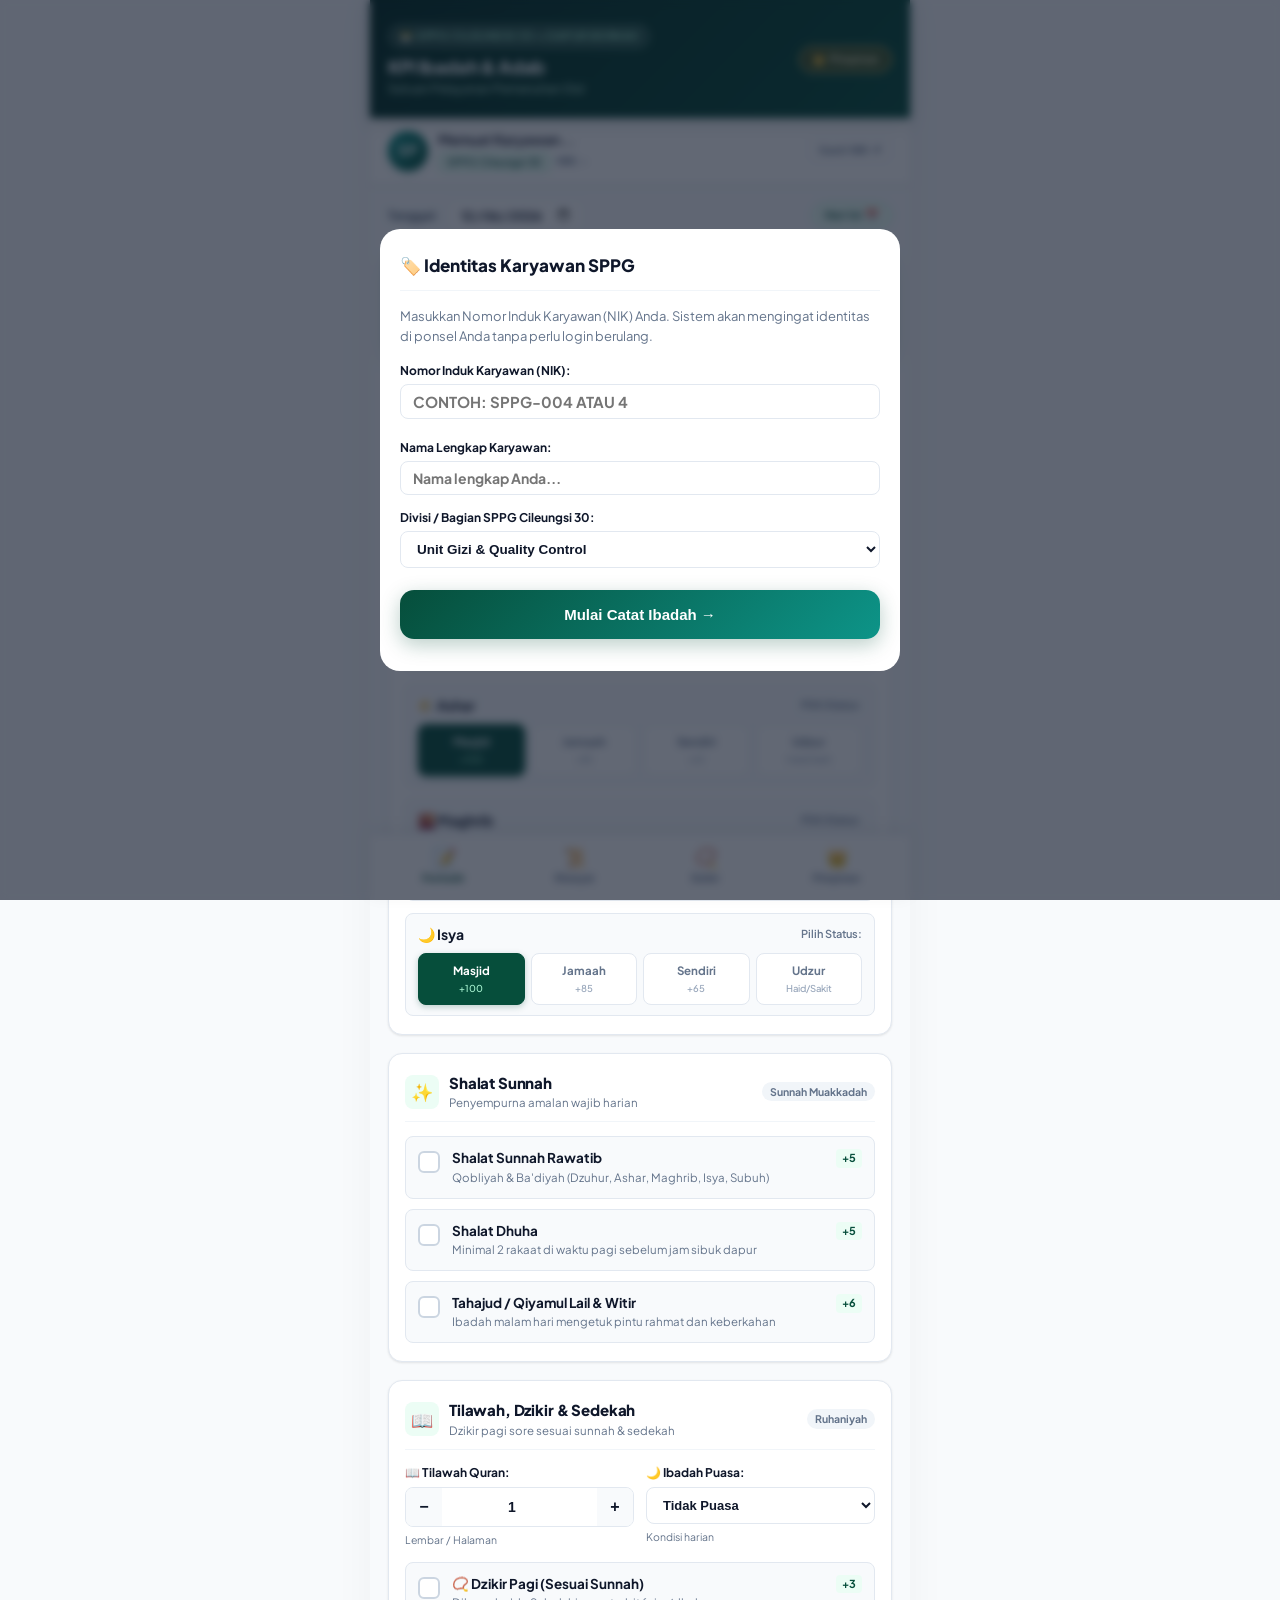
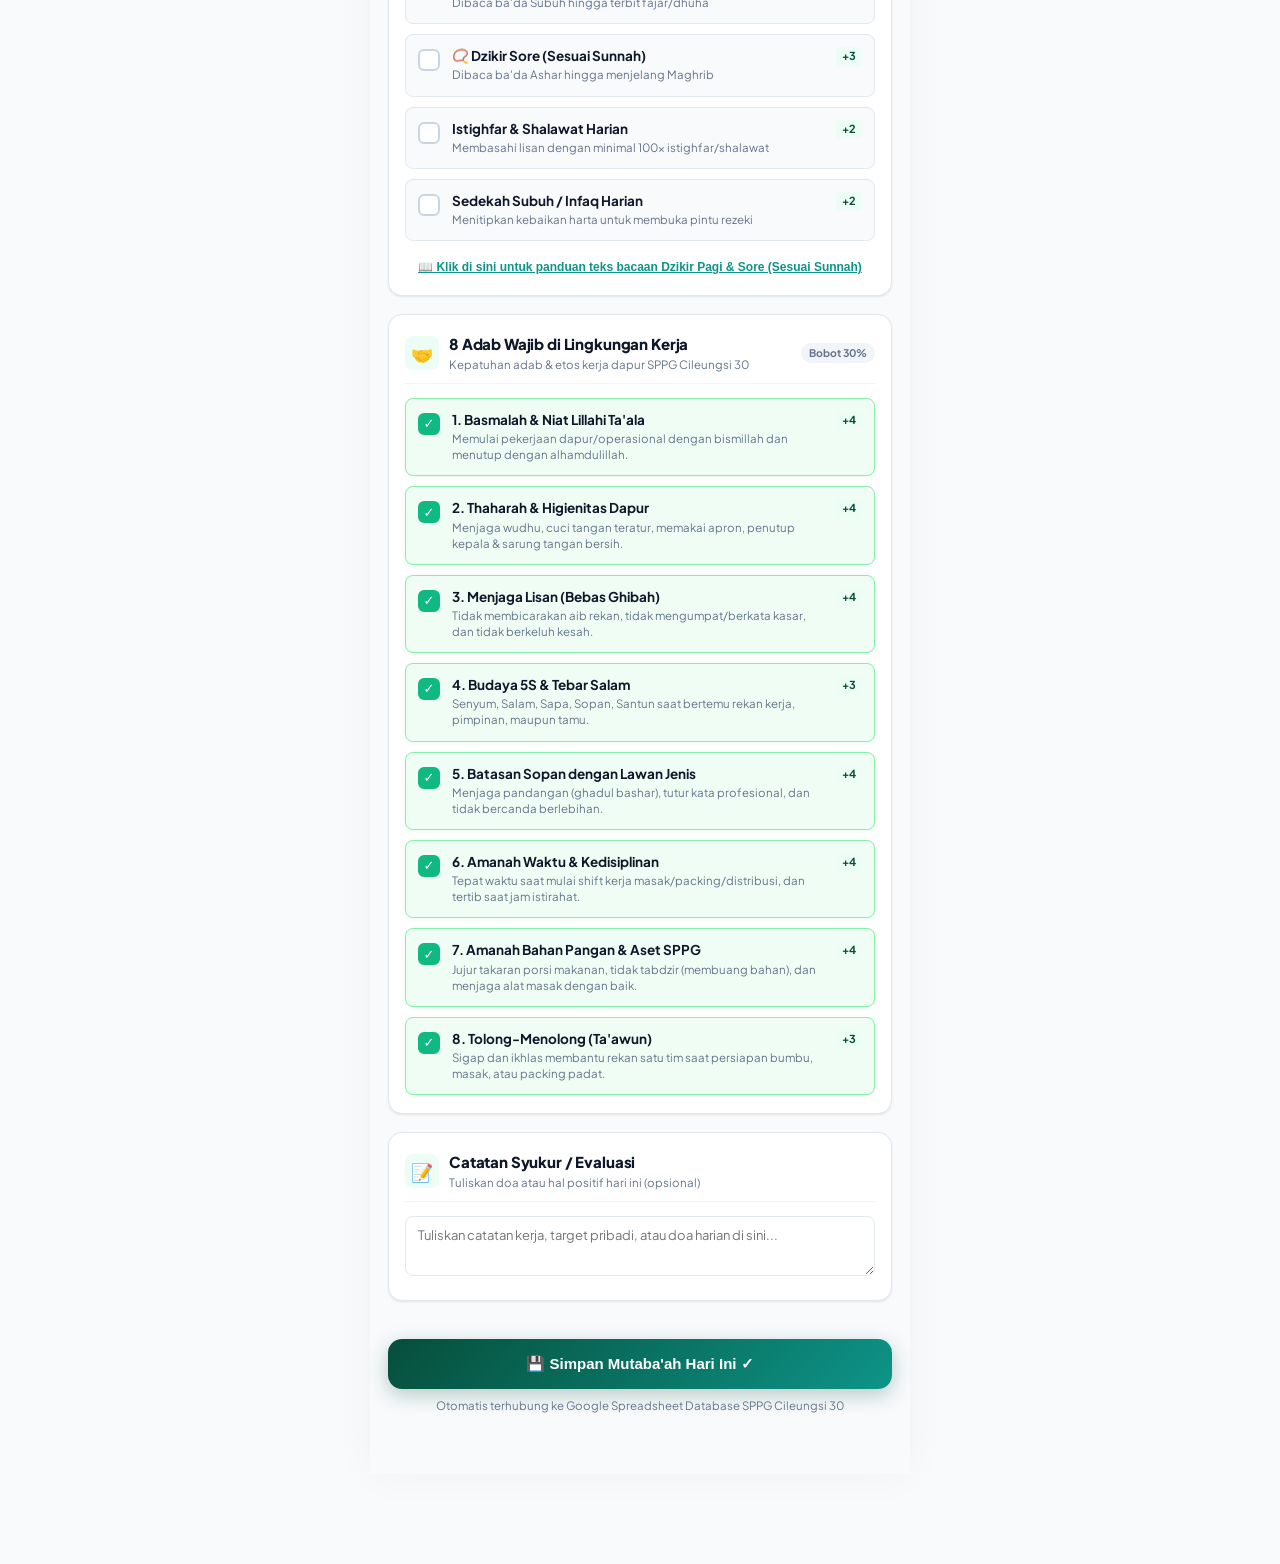
==== index.html @ 06c3f045 "First commit: Web KPI Ibadah & Adab Karyawan SPPG Cileungsi 30" ====
<!DOCTYPE html>
<html lang="id">
<head>
  <meta charset="UTF-8">
  <meta name="viewport" content="width=device-width, initial-scale=1.0, maximum-scale=1.0, user-scalable=no">
  <title>KPI Ibadah & Adab Kerja — SPPG Cileungsi 30</title>
  
  <!-- Meta SEO & PWA -->
  <meta name="description" content="Aplikasi Pencatatan Mutaba'ah KPI Ibadah dan Adab Kerja Harian Karyawan Satuan Pelayanan Pemenuhan Gizi (SPPG) Cileungsi 30.">
  <meta name="theme-color" content="#064E3B">
  
  <!-- Google Fonts: Plus Jakarta Sans & Amiri -->
  <link rel="preconnect" href="https://fonts.googleapis.com">
  <link rel="preconnect" href="https://fonts.gstatic.com" crossorigin>
  <link href="https://fonts.googleapis.com/css2?family=Amiri:ital,wght@0,400;0,700;1,400&family=Plus+Jakarta+Sans:wght@400;500;600;700;800&display=swap" rel="stylesheet">
  
  <!-- Stylesheet -->
  <link rel="stylesheet" href="css/style.css?v=20260914">
</head>
<body>

  <!-- Confetti Celebration Canvas -->
  <canvas id="confettiCanvas"></canvas>

  <div class="app-container">

    <!-- ── 1. HEADER ── -->
    <header class="app-header">
      <div class="header-top">
        <div>
          <div class="brand-badge">🥗 SPPG Cileungsi 30 • Dapur Berkah</div>
          <h1 class="brand-title">KPI Ibadah &amp; Adab</h1>
          <p class="brand-subtitle">Satuan Pelayanan Pemenuhan Gizi</p>
        </div>
        <button type="button" class="btn-owner-portal-shortcut" id="btnOwnerPortalTop" onclick="openOwnerPinModal()">
          <span>👑 Pimpinan</span>
        </button>
      </div>
    </header>

    <!-- ── 2. USER IDENTITY STRIP ── -->
    <div class="user-identity-strip">
      <div class="user-meta-info">
        <div class="user-avatar-circle" id="userAvatarInitial">SP</div>
        <div>
          <div class="user-name-text" id="userNameDisplay">Memuat Karyawan...</div>
          <div style="display:flex;align-items:center;gap:6px;margin-top:2px">
            <span class="user-divisi-badge" id="userDivisiDisplay">SPPG Cileungsi 30</span>
            <span style="font-size:11px;color:#64748B;font-weight:700">NIK: <span id="userNikDisplay">-</span></span>
          </div>
        </div>
      </div>
      <button type="button" class="btn-switch-nik" id="btnSwitchNik" onclick="openNikModal(false)">
        <span>Ganti NIK ↺</span>
      </button>
    </div>

    <!-- ── VIEW 1: FORM INPUT MUTABA'AH HARI INI ── -->
    <main id="viewFormSection">
      
      <!-- Date Selector Bar -->
      <div class="date-selector-bar">
        <div class="date-label-wrapper">
          <label for="inputTanggalKpi" style="font-size:12px;font-weight:700;color:#475569">Tanggal:</label>
          <input type="date" id="inputTanggalKpi" class="date-input-styled">
        </div>
        <button type="button" class="btn-today-pill" id="btnSetToday">Hari Ini 📅</button>
      </div>

      <!-- Score Summary Dial Card -->
      <div class="score-summary-card">
        <div>
          <div class="score-title-sub">Indeks Capaian Hari Ini</div>
          <div class="score-grade-text" id="scoreGradeText">Mumtaz (Istimewa) 🌟</div>
          <div class="score-desc-text" id="scoreDescText">Alhamdulillah! Sangat disiplin dan istiqomah.</div>
        </div>
        <div class="score-circle-wrapper">
          <svg class="score-circle-svg" viewBox="0 0 70 70">
            <circle class="score-circle-bg" cx="35" cy="35" r="30"></circle>
            <circle class="score-circle-progress" id="scoreCircleSvgProgress" cx="35" cy="35" r="30"></circle>
          </svg>
          <div class="score-circle-value" id="scorePercentageValue">100%</div>
        </div>
      </div>

      <!-- Form Content Areas -->
      <div class="form-content-area">

        <!-- SECTION 1: SHALAT FARDHU 5 WAKTU -->
        <section class="section-box">
          <div class="section-header">
            <div class="section-title-group">
              <div class="section-icon-badge">🕌</div>
              <div>
                <h2 class="section-title">Shalat Fardhu 5 Waktu</h2>
                <p class="section-subtitle">Pilih pelaksanaan shalat fardhu Anda</p>
              </div>
            </div>
            <span class="section-badge">Bobot 40%</span>
          </div>

          <div class="shalat-list">
            
            <!-- Subuh -->
            <div class="shalat-row-card">
              <div class="shalat-row-top">
                <span class="shalat-name">🌅 Subuh</span>
                <span class="shalat-status-indicator">Pilih Status:</span>
              </div>
              <div class="segmented-shalat-group" data-waktu="subuh">
                <div class="segment-btn active-masjid" data-val="masjid">
                  <span>Masjid</span>
                  <span class="sub">+100</span>
                </div>
                <div class="segment-btn" data-val="jamaah">
                  <span>Jamaah</span>
                  <span class="sub">+85</span>
                </div>
                <div class="segment-btn" data-val="munfarid">
                  <span>Sendiri</span>
                  <span class="sub">+65</span>
                </div>
                <div class="segment-btn" data-val="udzur">
                  <span>Udzur</span>
                  <span class="sub">Haid/Sakit</span>
                </div>
              </div>
            </div>

            <!-- Dzuhur -->
            <div class="shalat-row-card">
              <div class="shalat-row-top">
                <span class="shalat-name">☀️ Dzuhur</span>
                <span class="shalat-status-indicator">Pilih Status:</span>
              </div>
              <div class="segmented-shalat-group" data-waktu="dzuhur">
                <div class="segment-btn active-masjid" data-val="masjid">
                  <span>Masjid</span>
                  <span class="sub">+100</span>
                </div>
                <div class="segment-btn" data-val="jamaah">
                  <span>Jamaah</span>
                  <span class="sub">+85</span>
                </div>
                <div class="segment-btn" data-val="munfarid">
                  <span>Sendiri</span>
                  <span class="sub">+65</span>
                </div>
                <div class="segment-btn" data-val="udzur">
                  <span>Udzur</span>
                  <span class="sub">Haid/Sakit</span>
                </div>
              </div>
            </div>

            <!-- Ashar -->
            <div class="shalat-row-card">
              <div class="shalat-row-top">
                <span class="shalat-name">🌤️ Ashar</span>
                <span class="shalat-status-indicator">Pilih Status:</span>
              </div>
              <div class="segmented-shalat-group" data-waktu="ashar">
                <div class="segment-btn active-masjid" data-val="masjid">
                  <span>Masjid</span>
                  <span class="sub">+100</span>
                </div>
                <div class="segment-btn" data-val="jamaah">
                  <span>Jamaah</span>
                  <span class="sub">+85</span>
                </div>
                <div class="segment-btn" data-val="munfarid">
                  <span>Sendiri</span>
                  <span class="sub">+65</span>
                </div>
                <div class="segment-btn" data-val="udzur">
                  <span>Udzur</span>
                  <span class="sub">Haid/Sakit</span>
                </div>
              </div>
            </div>

            <!-- Maghrib -->
            <div class="shalat-row-card">
              <div class="shalat-row-top">
                <span class="shalat-name">🌇 Maghrib</span>
                <span class="shalat-status-indicator">Pilih Status:</span>
              </div>
              <div class="segmented-shalat-group" data-waktu="maghrib">
                <div class="segment-btn active-masjid" data-val="masjid">
                  <span>Masjid</span>
                  <span class="sub">+100</span>
                </div>
                <div class="segment-btn" data-val="jamaah">
                  <span>Jamaah</span>
                  <span class="sub">+85</span>
                </div>
                <div class="segment-btn" data-val="munfarid">
                  <span>Sendiri</span>
                  <span class="sub">+65</span>
                </div>
                <div class="segment-btn" data-val="udzur">
                  <span>Udzur</span>
                  <span class="sub">Haid/Sakit</span>
                </div>
              </div>
            </div>

            <!-- Isya -->
            <div class="shalat-row-card">
              <div class="shalat-row-top">
                <span class="shalat-name">🌙 Isya</span>
                <span class="shalat-status-indicator">Pilih Status:</span>
              </div>
              <div class="segmented-shalat-group" data-waktu="isya">
                <div class="segment-btn active-masjid" data-val="masjid">
                  <span>Masjid</span>
                  <span class="sub">+100</span>
                </div>
                <div class="segment-btn" data-val="jamaah">
                  <span>Jamaah</span>
                  <span class="sub">+85</span>
                </div>
                <div class="segment-btn" data-val="munfarid">
                  <span>Sendiri</span>
                  <span class="sub">+65</span>
                </div>
                <div class="segment-btn" data-val="udzur">
                  <span>Udzur</span>
                  <span class="sub">Haid/Sakit</span>
                </div>
              </div>
            </div>

          </div>
        </section>

        <!-- SECTION 2: SHALAT SUNNAH -->
        <section class="section-box">
          <div class="section-header">
            <div class="section-title-group">
              <div class="section-icon-badge">✨</div>
              <div>
                <h2 class="section-title">Shalat Sunnah</h2>
                <p class="section-subtitle">Penyempurna amalan wajib harian</p>
              </div>
            </div>
            <span class="section-badge">Sunnah Muakkadah</span>
          </div>

          <div class="checklist-group">
            <div class="check-item-card sunnah-check-card" data-field="rawatib">
              <div class="custom-checkbox">✓</div>
              <div class="check-item-content">
                <div class="check-item-title">Shalat Sunnah Rawatib</div>
                <div class="check-item-desc">Qobliyah &amp; Ba'diyah (Dzuhur, Ashar, Maghrib, Isya, Subuh)</div>
              </div>
              <span class="check-item-points">+5</span>
            </div>

            <div class="check-item-card sunnah-check-card" data-field="dhuha">
              <div class="custom-checkbox">✓</div>
              <div class="check-item-content">
                <div class="check-item-title">Shalat Dhuha</div>
                <div class="check-item-desc">Minimal 2 rakaat di waktu pagi sebelum jam sibuk dapur</div>
              </div>
              <span class="check-item-points">+5</span>
            </div>

            <div class="check-item-card sunnah-check-card" data-field="tahajud">
              <div class="custom-checkbox">✓</div>
              <div class="check-item-content">
                <div class="check-item-title">Tahajud / Qiyamul Lail &amp; Witir</div>
                <div class="check-item-desc">Ibadah malam hari mengetuk pintu rahmat dan keberkahan</div>
              </div>
              <span class="check-item-points">+6</span>
            </div>
          </div>
        </section>

        <!-- SECTION 3: TILAWAH & DZIKIR SUNNAH -->
        <section class="section-box">
          <div class="section-header">
            <div class="section-title-group">
              <div class="section-icon-badge">📖</div>
              <div>
                <h2 class="section-title">Tilawah, Dzikir &amp; Sedekah</h2>
                <p class="section-subtitle">Dzikir pagi sore sesuai sunnah &amp; sedekah</p>
              </div>
            </div>
            <span class="section-badge">Ruhaniyah</span>
          </div>

          <!-- Tilawah & Puasa Row -->
          <div class="input-row-grid" style="margin-bottom:14px">
            <div class="input-field-block">
              <label class="input-field-label">📖 Tilawah Quran:</label>
              <div class="input-stepper-box">
                <button type="button" class="btn-stepper" id="btnTilawahMinus">−</button>
                <input type="number" id="tilawahValue" class="input-stepper-value" value="1" min="0">
                <button type="button" class="btn-stepper" id="btnTilawahPlus">+</button>
              </div>
              <span class="input-field-desc">Lembar / Halaman</span>
            </div>

            <div class="input-field-block">
              <label class="input-field-label">🌙 Ibadah Puasa:</label>
              <select id="selectPuasa" class="select-styled">
                <option value="Tidak Puasa">Tidak Puasa</option>
                <option value="Sunnah Senin-Kamis">Puasa Senin-Kamis</option>
                <option value="Puasa Daud">Puasa Daud</option>
                <option value="Ayyamul Bidh">Ayyamul Bidh</option>
                <option value="Puasa Wajib">Puasa Wajib (Ramadhan/Qadha)</option>
              </select>
              <span class="input-field-desc">Kondisi harian</span>
            </div>
          </div>

          <div class="checklist-group">
            <!-- Dzikir Pagi -->
            <div class="check-item-card dzikir-check-card" data-field="pagi">
              <div class="custom-checkbox">✓</div>
              <div class="check-item-content">
                <div class="check-item-title">📿 Dzikir Pagi (Sesuai Sunnah)</div>
                <div class="check-item-desc">Dibaca ba'da Subuh hingga terbit fajar/dhuha</div>
              </div>
              <span class="check-item-points">+3</span>
            </div>

            <!-- Dzikir Sore -->
            <div class="check-item-card dzikir-check-card" data-field="sore">
              <div class="custom-checkbox">✓</div>
              <div class="check-item-content">
                <div class="check-item-title">📿 Dzikir Sore (Sesuai Sunnah)</div>
                <div class="check-item-desc">Dibaca ba'da Ashar hingga menjelang Maghrib</div>
              </div>
              <span class="check-item-points">+3</span>
            </div>

            <!-- Istighfar & Shalawat -->
            <div class="check-item-card dzikir-check-card" data-field="istighfar">
              <div class="custom-checkbox">✓</div>
              <div class="check-item-content">
                <div class="check-item-title">Istighfar &amp; Shalawat Harian</div>
                <div class="check-item-desc">Membasahi lisan dengan minimal 100x istighfar/shalawat</div>
              </div>
              <span class="check-item-points">+2</span>
            </div>

            <!-- Infaq Subuh -->
            <div class="check-item-card" id="checkInfaqSubuh">
              <div class="custom-checkbox">✓</div>
              <div class="check-item-content">
                <div class="check-item-title">Sedekah Subuh / Infaq Harian</div>
                <div class="check-item-desc">Menitipkan kebaikan harta untuk membuka pintu rezeki</div>
              </div>
              <span class="check-item-points">+2</span>
            </div>
          </div>

          <div style="margin-top:12px;text-align:center">
            <button type="button" onclick="openDzikirModal()" style="background:none;border:none;color:#0D9488;font-size:12px;font-weight:700;cursor:pointer;text-decoration:underline">
              📖 Klik di sini untuk panduan teks bacaan Dzikir Pagi &amp; Sore (Sesuai Sunnah)
            </button>
          </div>
        </section>

        <!-- SECTION 4: 8 ADAB WAJIB HARIAN DI LINGKUNGAN KERJA SPPG -->
        <section class="section-box">
          <div class="section-header">
            <div class="section-title-group">
              <div class="section-icon-badge">🤝</div>
              <div>
                <h2 class="section-title">8 Adab Wajib di Lingkungan Kerja</h2>
                <p class="section-subtitle">Kepatuhan adab &amp; etos kerja dapur SPPG Cileungsi 30</p>
              </div>
            </div>
            <span class="section-badge">Bobot 30%</span>
          </div>

          <div class="checklist-group">
            
            <!-- Adab 1: Basmalah & Hamdalah -->
            <div class="check-item-card adab-check-card is-checked" data-adab="basmalah">
              <div class="custom-checkbox">✓</div>
              <div class="check-item-content">
                <div class="check-item-title">1. Basmalah &amp; Niat Lillahi Ta'ala</div>
                <div class="check-item-desc">Memulai pekerjaan dapur/operasional dengan bismillah dan menutup dengan alhamdulillah.</div>
              </div>
              <span class="check-item-points">+4</span>
            </div>

            <!-- Adab 2: Thaharah & Higienitas -->
            <div class="check-item-card adab-check-card is-checked" data-adab="higienitas">
              <div class="custom-checkbox">✓</div>
              <div class="check-item-content">
                <div class="check-item-title">2. Thaharah &amp; Higienitas Dapur</div>
                <div class="check-item-desc">Menjaga wudhu, cuci tangan teratur, memakai apron, penutup kepala &amp; sarung tangan bersih.</div>
              </div>
              <span class="check-item-points">+4</span>
            </div>

            <!-- Adab 3: Menjaga Lisan -->
            <div class="check-item-card adab-check-card is-checked" data-adab="lisan">
              <div class="custom-checkbox">✓</div>
              <div class="check-item-content">
                <div class="check-item-title">3. Menjaga Lisan (Bebas Ghibah)</div>
                <div class="check-item-desc">Tidak membicarakan aib rekan, tidak mengumpat/berkata kasar, dan tidak berkeluh kesah.</div>
              </div>
              <span class="check-item-points">+4</span>
            </div>

            <!-- Adab 4: 5S Salam -->
            <div class="check-item-card adab-check-card is-checked" data-adab="salam">
              <div class="custom-checkbox">✓</div>
              <div class="check-item-content">
                <div class="check-item-title">4. Budaya 5S &amp; Tebar Salam</div>
                <div class="check-item-desc">Senyum, Salam, Sapa, Sopan, Santun saat bertemu rekan kerja, pimpinan, maupun tamu.</div>
              </div>
              <span class="check-item-points">+3</span>
            </div>

            <!-- Adab 5: Muamalah Lawan Jenis -->
            <div class="check-item-card adab-check-card is-checked" data-adab="muamalah">
              <div class="custom-checkbox">✓</div>
              <div class="check-item-content">
                <div class="check-item-title">5. Batasan Sopan dengan Lawan Jenis</div>
                <div class="check-item-desc">Menjaga pandangan (ghadul bashar), tutur kata profesional, dan tidak bercanda berlebihan.</div>
              </div>
              <span class="check-item-points">+4</span>
            </div>

            <!-- Adab 6: Amanah Waktu -->
            <div class="check-item-card adab-check-card is-checked" data-adab="waktu">
              <div class="custom-checkbox">✓</div>
              <div class="check-item-content">
                <div class="check-item-title">6. Amanah Waktu &amp; Kedisiplinan</div>
                <div class="check-item-desc">Tepat waktu saat mulai shift kerja masak/packing/distribusi, dan tertib saat jam istirahat.</div>
              </div>
              <span class="check-item-points">+4</span>
            </div>

            <!-- Adab 7: Amanah Bahan & Aset -->
            <div class="check-item-card adab-check-card is-checked" data-adab="aset">
              <div class="custom-checkbox">✓</div>
              <div class="check-item-content">
                <div class="check-item-title">7. Amanah Bahan Pangan &amp; Aset SPPG</div>
                <div class="check-item-desc">Jujur takaran porsi makanan, tidak tabdzir (membuang bahan), dan menjaga alat masak dengan baik.</div>
              </div>
              <span class="check-item-points">+4</span>
            </div>

            <!-- Adab 8: Ta'awun Kerja Tim -->
            <div class="check-item-card adab-check-card is-checked" data-adab="taawun">
              <div class="custom-checkbox">✓</div>
              <div class="check-item-content">
                <div class="check-item-title">8. Tolong-Menolong (Ta'awun)</div>
                <div class="check-item-desc">Sigap dan ikhlas membantu rekan satu tim saat persiapan bumbu, masak, atau packing padat.</div>
              </div>
              <span class="check-item-points">+3</span>
            </div>

          </div>
        </section>

        <!-- SECTION 5: CATATAN HARIAN -->
        <section class="section-box">
          <div class="section-header">
            <div class="section-title-group">
              <div class="section-icon-badge">📝</div>
              <div>
                <h2 class="section-title">Catatan Syukur / Evaluasi</h2>
                <p class="section-subtitle">Tuliskan doa atau hal positif hari ini (opsional)</p>
              </div>
            </div>
          </div>
          <textarea id="inputCatatanHarian" class="textarea-styled" placeholder="Tuliskan catatan kerja, target pribadi, atau doa harian di sini..."></textarea>
        </section>

        <!-- SUBMIT BUTTON ACTION -->
        <div class="submit-action-wrapper">
          <button type="button" class="btn-submit-mutabaah" id="btnSubmitMutabaah">
            <span>💾 Simpan Mutaba'ah Hari Ini ✓</span>
          </button>
          <div style="text-align:center;font-size:11.5px;color:#64748B;margin-top:8px">
            Otomatis terhubung ke Google Spreadsheet Database SPPG Cileungsi 30
          </div>
        </div>

      </div>
    </main>

    <!-- ── VIEW 2: RIWAYAT MUTABA'AH SAYA ── -->
    <section id="viewHistorySection" style="display:none;padding:18px 18px 40px">
      <div style="display:flex;align-items:center;justify-content:space-between;margin-bottom:16px">
        <div>
          <h2 style="font-size:18px;font-weight:800;color:#0F172A">📜 Riwayat Mutaba'ah Saya</h2>
          <p style="font-size:12px;color:#64748B">Catatan kepatuhan ibadah &amp; adab 30 hari terakhir</p>
        </div>
      </div>
      <div id="historyItemsContainer">
        <!-- Riwayat dimuat lewat JavaScript -->
      </div>
    </section>

    <!-- ── BOTTOM NAVIGATION BAR ── -->
    <nav class="bottom-nav-bar">
      <button type="button" class="nav-tab-btn active" data-tab="form">
        <span class="nav-icon">📝</span>
        <span>Formulir</span>
      </button>
      <button type="button" class="nav-tab-btn" data-tab="riwayat">
        <span class="nav-icon">📜</span>
        <span>Riwayat</span>
      </button>
      <button type="button" class="nav-tab-btn" data-tab="dzikir-sunnah">
        <span class="nav-icon">📿</span>
        <span>Dzikir</span>
      </button>
      <button type="button" class="nav-tab-btn" data-tab="portal-pimpinan">
        <span class="nav-icon">👑</span>
        <span>Pimpinan</span>
      </button>
    </nav>

  </div> <!-- End .app-container -->

  <!-- ── MODAL 1: SETUP NIK KARYAWAN ── -->
  <div class="modal-overlay" id="nikSetupModal">
    <div class="modal-card">
      <div class="modal-header">
        <div class="modal-title">
          <span>🏷️ Identitas Karyawan SPPG</span>
        </div>
        <button type="button" class="btn-close-modal" id="btnCloseNikModal" onclick="closeNikModal()">✕</button>
      </div>
      <p style="font-size:13px;color:#64748B;margin-bottom:16px">
        Masukkan Nomor Induk Karyawan (NIK) Anda. Sistem akan mengingat identitas di ponsel Anda tanpa perlu login berulang.
      </p>
      <div style="display:grid;gap:14px">
        <div>
          <label style="display:block;font-size:12px;font-weight:700;color:#0F172A;margin-bottom:4px">Nomor Induk Karyawan (NIK):</label>
          <input type="text" id="modalNikInput" placeholder="Contoh: SPPG-004 atau 4" class="date-input-styled" style="width:100%;font-size:15px;text-transform:uppercase" autofocus>
          <div id="modalLookupStatus" style="margin-top:6px;font-size:12px"></div>
        </div>

        <div>
          <label style="display:block;font-size:12px;font-weight:700;color:#0F172A;margin-bottom:4px">Nama Lengkap Karyawan:</label>
          <input type="text" id="modalNamaInput" placeholder="Nama lengkap Anda..." class="date-input-styled" style="width:100%;font-size:14px">
        </div>

        <div>
          <label style="display:block;font-size:12px;font-weight:700;color:#0F172A;margin-bottom:4px">Divisi / Bagian SPPG Cileungsi 30:</label>
          <select id="modalDivisiSelect" class="select-styled" style="font-size:13.5px"></select>
        </div>

        <button type="button" id="btnSaveNikModal" class="btn-submit-mutabaah" style="margin-top:8px">
          <span>Mulai Catat Ibadah →</span>
        </button>
      </div>
    </div>
  </div>

  <!-- ── MODAL 2: PIN GATE OWNER / PIMPINAN ── -->
  <div class="modal-overlay" id="ownerPinModal">
    <div class="modal-card">
      <div class="modal-header">
        <div class="modal-title">
          <span>👑 Akses Portal Pimpinan &amp; Owner</span>
        </div>
        <button type="button" class="btn-close-modal" onclick="closeOwnerPinModal()">✕</button>
      </div>
      <p style="font-size:13px;color:#64748B;margin-bottom:16px">
        Masukkan PIN Keamanan Owner / Pimpinan untuk mengakses rekapitulasi KPI dan ekspor laporan Excel.
      </p>
      <div style="display:grid;gap:14px">
        <div>
          <label style="display:block;font-size:12px;font-weight:700;color:#0F172A;margin-bottom:4px">PIN Rahasia Pimpinan:</label>
          <input type="password" id="inputOwnerPin" maxlength="8" placeholder="Masukkan 4-6 digit PIN..." class="date-input-styled" style="width:100%;font-size:18px;text-align:center;letter-spacing:0.3em" onkeydown="if(event.key==='Enter') verifyOwnerPin()">
          <span style="font-size:11px;color:#94A3B8;display:block;margin-top:4px">PIN default awal: 8899 atau 2026</span>
        </div>
        <button type="button" onclick="verifyOwnerPin()" class="btn-submit-mutabaah" style="background:linear-gradient(135deg,#D97706,#B45309)">
          <span>Buka Dashboard Pimpinan 🔑</span>
        </button>
      </div>
    </div>
  </div>

  <!-- ── MODAL 3: PANDUAN DZIKIR PAGI & SORE (SESUAI SUNNAH) ── -->
  <div class="modal-overlay" id="dzikirSunnahModal">
    <div class="modal-card" style="max-width:540px">
      <div class="modal-header">
        <div class="modal-title">
          <span>📿 Dzikir Pagi &amp; Sore (Sesuai Sunnah)</span>
        </div>
        <button type="button" class="btn-close-modal" onclick="closeDzikirModal()">✕</button>
      </div>
      <div style="font-size:13px;color:#334155;line-height:1.6;display:grid;gap:14px">
        <div style="background:#ECFDF5;border:1px solid #A7F3D0;border-radius:10px;padding:12px">
          <strong style="color:#064E3B;display:block;margin-bottom:4px">📖 Adab Dzikir:</strong>
          Bacalah dengan penuh penghayatan, thuma'ninah, dan lisan yang basah dengan dzikir kepada Allah Ta'ala.
        </div>

        <!-- Ayat Kursi -->
        <div style="border-bottom:1px solid #E2E8F0;padding-bottom:10px">
          <div style="font-weight:800;color:#064E3B">1. Membaca Ayat Kursi (1x)</div>
          <p style="font-family:'Amiri',serif;font-size:18px;line-height:1.8;direction:rtl;text-align:right;color:#0F172A;margin:6px 0">
            اللَّهُ لَا إِلَٰهَ إِلَّا هُوَ الْحَيُّ الْقَيُّومُ ۚ لَا تَأْخُذُهُ سِنَةٌ وَلَا نَوْمٌ...
          </p>
          <div style="font-size:11.5px;color:#64748B">Keutamaan: Siapa yang membacanya di pagi hari akan dilindungi dari godaan setan hingga sore hari (HR. Hakim).</div>
        </div>

        <!-- Surat Al-Ikhlas, Al-Falaq, An-Nas -->
        <div style="border-bottom:1px solid #E2E8F0;padding-bottom:10px">
          <div style="font-weight:800;color:#064E3B">2. Mu'awwidzatain (Al-Ikhlas, Al-Falaq, An-Nas) (Masing-masing 3x)</div>
          <div style="font-size:11.5px;color:#64748B">Keutamaan: Menjadi pelindung dari segala keburukan dan marabahaya (HR. Abu Dawud &amp; Tirmidzi).</div>
        </div>

        <!-- Sayyidul Istighfar -->
        <div style="border-bottom:1px solid #E2E8F0;padding-bottom:10px">
          <div style="font-weight:800;color:#064E3B">3. Sayyidul Istighfar (1x)</div>
          <p style="font-family:'Amiri',serif;font-size:17px;line-height:1.8;direction:rtl;text-align:right;color:#0F172A;margin:6px 0">
            اللَّهُمَّ أَنْتَ رَبِّي لَا إِلَهَ إِلَّا أَنْتَ، خَلَقْتَنِي وَأَنَا عَبْدُكَ، وَأَنَا عَلَى عَهْدِكَ وَوَعْدِكَ مَا اسْتَطَعْتُ، أَعُوذُ بِكَ مِنْ شَرِّ مَا صَنَعْتُ، أَبُوءُ لَكَ بِنِعْمَتِكَ عَلَيَّ، وَأَبُوءُ بِذَنْبِي فَاغْفِرْ لِي فَإِنَّهُ لَا يَغْفِرُ الذُّنُوبَ إِلَّا أَنْتَ
          </p>
          <div style="font-size:11.5px;color:#64748B">Keutamaan: Barang siapa membacanya dengan yakin di pagi/sore hari lalu meninggal, ia termasuk penghuni surga (HR. Bukhari).</div>
        </div>

        <!-- Bismillahilladzi la yadhurru -->
        <div>
          <div style="font-weight:800;color:#064E3B">4. Perlindungan dari Marabahaya (3x)</div>
          <p style="font-family:'Amiri',serif;font-size:17px;line-height:1.8;direction:rtl;text-align:right;color:#0F172A;margin:6px 0">
            بِسْمِ اللَّهِ الَّذِي لَا يَضُرُّ مَعَ اسْمِهِ شَيْءٌ فِي الْأَرْضِ وَلَا فِي السَّمَاءِ وَهُوَ السَّمِيعُ الْعَلِيمُ
          </p>
          <div style="font-size:11.5px;color:#64748B">Keutamaan: Tidak akan ada mudharat/bahaya apa pun yang dapat mencelakainya (HR. Abu Dawud).</div>
        </div>
      </div>
      <div style="margin-top:18px">
        <button type="button" class="btn-submit-mutabaah" onclick="closeDzikirModal()">
          <span>Tutup Bacaan ✓</span>
        </button>
      </div>
    </div>
  </div>

  <!-- Scripts -->
  <script src="js/roster-karyawan.js?v=20260914"></script>
  <script src="js/cloud-sync.js?v=20260914"></script>
  <script src="js/app.js?v=20260914"></script>
</body>
</html>
---- css/style.css ----
/* ═══════════════════════════════════════════════════════════════════════════
   KPI IBADAH & ADAB KERJA — SPPG CILEUNGSI 30
   Mobile-First Modern Islamic Stylesheet
   ═══════════════════════════════════════════════════════════════════════════ */

:root {
  --primary: #064E3B;
  --primary-dark: #022C22;
  --primary-light: #0D9488;
  --primary-subtle: #ECFDF5;
  --primary-border: #A7F3D0;
  
  --accent-gold: #D97706;
  --accent-gold-light: #FDE68A;
  --accent-gold-subtle: #FFFBEB;

  --bg: #F8FAFC;
  --surface: #FFFFFF;
  --surface-raised: #FFFFFF;
  --border: #E2E8F0;
  --border-focus: #10B981;

  --text-main: #0F172A;
  --text-muted: #64748B;
  --text-light: #94A3B8;
  --text-inverse: #FFFFFF;

  --success: #10B981;
  --warning: #F59E0B;
  --danger: #EF4444;

  --radius-sm: 8px;
  --radius-md: 14px;
  --radius-lg: 20px;
  --radius-full: 9999px;

  --shadow-sm: 0 1px 3px rgba(0,0,0,0.06), 0 1px 2px rgba(0,0,0,0.04);
  --shadow-md: 0 4px 14px rgba(6,78,59,0.08), 0 2px 6px rgba(0,0,0,0.04);
  --shadow-lg: 0 10px 25px -3px rgba(6,78,59,0.12), 0 4px 10px -2px rgba(0,0,0,0.04);

  --font-sans: 'Plus Jakarta Sans', system-ui, -apple-system, sans-serif;
  --font-serif: 'Amiri', serif;
}

/* Base Reset */
*, *::before, *::after {
  box-sizing: border-box;
  margin: 0;
  padding: 0;
  -webkit-tap-highlight-color: transparent;
}

body {
  font-family: var(--font-sans);
  background-color: var(--bg);
  color: var(--text-main);
  line-height: 1.5;
  min-height: 100vh;
  padding-bottom: 90px; /* Space for bottom navigation */
}

/* App Container - Constrained for Mobile First, Centered on Tablet/Desktop */
.app-container {
  max-width: 540px;
  margin: 0 auto;
  min-height: 100vh;
  background: var(--bg);
  position: relative;
  box-shadow: 0 0 40px rgba(0,0,0,0.04);
}

/* ── APP HEADER ── */
.app-header {
  background: linear-gradient(135deg, var(--primary-dark) 0%, var(--primary) 100%);
  color: var(--text-inverse);
  padding: 22px 18px 20px;
  position: sticky;
  top: 0;
  z-index: 40;
  box-shadow: 0 4px 16px rgba(2,44,34,0.18);
}

.header-top {
  display: flex;
  align-items: center;
  justify-content: space-between;
  gap: 12px;
}

.brand-badge {
  display: inline-flex;
  align-items: center;
  gap: 6px;
  background: rgba(255,255,255,0.15);
  backdrop-filter: blur(8px);
  padding: 3px 10px;
  border-radius: var(--radius-full);
  font-size: 11px;
  font-weight: 700;
  letter-spacing: 0.05em;
  text-transform: uppercase;
  color: #A7F3D0;
  border: 1px solid rgba(167,243,208,0.3);
}

.brand-title {
  font-size: 18px;
  font-weight: 800;
  letter-spacing: -0.02em;
  margin-top: 4px;
  display: flex;
  align-items: center;
  gap: 8px;
}

.brand-subtitle {
  font-size: 12px;
  color: #D1FAE5;
  opacity: 0.9;
  font-weight: 500;
}

.btn-owner-portal-shortcut {
  background: rgba(217,119,6,0.25);
  border: 1px solid var(--accent-gold-light);
  color: #FEF3C7;
  padding: 6px 12px;
  border-radius: var(--radius-full);
  font-size: 11px;
  font-weight: 700;
  cursor: pointer;
  display: inline-flex;
  align-items: center;
  gap: 4px;
  transition: all 0.2s;
}

.btn-owner-portal-shortcut:hover {
  background: var(--accent-gold);
  color: #FFFFFF;
}

/* ── USER IDENTITY STRIP ── */
.user-identity-strip {
  background: var(--surface);
  border-bottom: 1px solid var(--border);
  padding: 12px 18px;
  display: flex;
  align-items: center;
  justify-content: space-between;
  gap: 12px;
  position: sticky;
  top: 79px;
  z-index: 30;
  box-shadow: var(--shadow-sm);
}

.user-meta-info {
  display: flex;
  align-items: center;
  gap: 10px;
}

.user-avatar-circle {
  width: 40px;
  height: 40px;
  border-radius: var(--radius-full);
  background: linear-gradient(135deg, var(--primary-light), var(--primary));
  color: #fff;
  display: flex;
  align-items: center;
  justify-content: center;
  font-weight: 700;
  font-size: 15px;
  box-shadow: 0 2px 6px rgba(13,148,136,0.25);
  flex-shrink: 0;
}

.user-name-text {
  font-size: 13.5px;
  font-weight: 700;
  color: var(--text-main);
  white-space: nowrap;
  overflow: hidden;
  text-overflow: ellipsis;
  max-width: 220px;
}

.user-divisi-badge {
  display: inline-block;
  font-size: 10.5px;
  font-weight: 600;
  color: var(--primary);
  background: var(--primary-subtle);
  padding: 1px 8px;
  border-radius: 6px;
  border: 1px solid var(--primary-border);
}

.btn-switch-nik {
  background: transparent;
  border: 1px solid var(--border);
  padding: 5px 10px;
  border-radius: var(--radius-sm);
  font-size: 11px;
  font-weight: 600;
  color: var(--text-muted);
  cursor: pointer;
  transition: all 0.2s;
  display: inline-flex;
  align-items: center;
  gap: 4px;
}

.btn-switch-nik:hover {
  background: #F1F5F9;
  color: var(--text-main);
  border-color: #CBD5E1;
}

/* ── DATE SELECTOR BAR ── */
.date-selector-bar {
  padding: 14px 18px 6px;
  display: flex;
  align-items: center;
  justify-content: space-between;
  gap: 12px;
}

.date-label-wrapper {
  display: flex;
  align-items: center;
  gap: 8px;
}

.date-input-styled {
  background: var(--surface);
  border: 1.5px solid var(--border);
  padding: 7px 12px;
  border-radius: var(--radius-sm);
  font-size: 13px;
  font-weight: 700;
  color: var(--text-main);
  font-family: inherit;
  outline: none;
  cursor: pointer;
}

.date-input-styled:focus {
  border-color: var(--border-focus);
}

.btn-today-pill {
  background: var(--primary-subtle);
  border: 1px solid var(--primary-border);
  color: var(--primary);
  font-size: 11px;
  font-weight: 700;
  padding: 6px 12px;
  border-radius: var(--radius-full);
  cursor: pointer;
  transition: all 0.15s;
}

.btn-today-pill:hover {
  background: var(--primary);
  color: #fff;
}

/* ── SCORE METER CARD ── */
.score-summary-card {
  margin: 10px 18px 16px;
  background: linear-gradient(135deg, #064E3B 0%, #0F3C31 100%);
  border-radius: var(--radius-md);
  padding: 18px 20px;
  color: #fff;
  display: flex;
  align-items: center;
  justify-content: space-between;
  position: relative;
  overflow: hidden;
  box-shadow: 0 8px 20px rgba(6,78,59,0.18);
}

.score-summary-card::after {
  content: '';
  position: absolute;
  right: -20px;
  bottom: -20px;
  width: 120px;
  height: 120px;
  background: radial-gradient(circle, rgba(217,119,6,0.2) 0%, transparent 70%);
  pointer-events: none;
}

.score-title-sub {
  font-size: 11px;
  text-transform: uppercase;
  letter-spacing: 0.08em;
  color: #A7F3D0;
  font-weight: 700;
}

.score-grade-text {
  font-family: var(--font-serif);
  font-size: 26px;
  font-weight: 700;
  color: #FEF3C7;
  line-height: 1.2;
  margin-top: 2px;
}

.score-desc-text {
  font-size: 11.5px;
  color: #E2E8F0;
  margin-top: 4px;
}

.score-circle-wrapper {
  position: relative;
  width: 68px;
  height: 68px;
  display: flex;
  align-items: center;
  justify-content: center;
}

.score-circle-svg {
  width: 100%;
  height: 100%;
  transform: rotate(-90deg);
}

.score-circle-bg {
  stroke: rgba(255,255,255,0.15);
  stroke-width: 6;
  fill: none;
}

.score-circle-progress {
  stroke: #F59E0B;
  stroke-width: 6;
  stroke-linecap: round;
  fill: none;
  stroke-dasharray: 188.5; /* 2 * PI * 30 */
  stroke-dashoffset: 40;
  transition: stroke-dashoffset 0.6s ease;
}

.score-circle-value {
  position: absolute;
  font-size: 16px;
  font-weight: 800;
  color: #FFFFFF;
}

/* ── FORM SECTIONS ── */
.form-content-area {
  padding: 0 18px 30px;
  display: grid;
  gap: 18px;
}

.section-box {
  background: var(--surface);
  border: 1px solid var(--border);
  border-radius: var(--radius-md);
  padding: 18px 16px;
  box-shadow: var(--shadow-sm);
  transition: box-shadow 0.2s;
}

.section-box:focus-within {
  box-shadow: var(--shadow-md);
  border-color: #CBD5E1;
}

.section-header {
  display: flex;
  align-items: center;
  justify-content: space-between;
  margin-bottom: 14px;
  padding-bottom: 10px;
  border-bottom: 1px solid #F1F5F9;
}

.section-title-group {
  display: flex;
  align-items: center;
  gap: 10px;
}

.section-icon-badge {
  width: 34px;
  height: 34px;
  border-radius: var(--radius-sm);
  background: var(--primary-subtle);
  color: var(--primary);
  display: flex;
  align-items: center;
  justify-content: center;
  font-size: 18px;
  flex-shrink: 0;
}

.section-title {
  font-size: 15px;
  font-weight: 800;
  color: var(--text-main);
  letter-spacing: -0.01em;
}

.section-subtitle {
  font-size: 11.5px;
  color: var(--text-muted);
}

.section-badge {
  font-size: 10.5px;
  font-weight: 700;
  padding: 2px 8px;
  border-radius: var(--radius-full);
  background: #F1F5F9;
  color: var(--text-muted);
}

/* ── SHALAT FARDHU ROW ITEM ── */
.shalat-list {
  display: grid;
  gap: 12px;
}

.shalat-row-card {
  background: #F8FAFC;
  border: 1px solid #E2E8F0;
  border-radius: var(--radius-sm);
  padding: 10px 12px;
  transition: all 0.2s;
}

.shalat-row-top {
  display: flex;
  align-items: center;
  justify-content: space-between;
  margin-bottom: 8px;
}

.shalat-name {
  font-size: 14px;
  font-weight: 700;
  color: var(--text-main);
  display: flex;
  align-items: center;
  gap: 6px;
}

.shalat-status-indicator {
  font-size: 11px;
  font-weight: 600;
  color: var(--text-muted);
}

/* Segmented Options for Shalat: Masjid, Jamaah, Sendiri, Udzur */
.segmented-shalat-group {
  display: grid;
  grid-template-columns: repeat(4, 1fr);
  gap: 6px;
}

.segment-btn {
  background: #FFFFFF;
  border: 1.5px solid #E2E8F0;
  border-radius: 8px;
  padding: 8px 4px;
  text-align: center;
  font-size: 11.5px;
  font-weight: 700;
  color: var(--text-muted);
  cursor: pointer;
  transition: all 0.15s ease;
  user-select: none;
  display: flex;
  flex-direction: column;
  align-items: center;
  gap: 2px;
}

.segment-btn span.sub {
  font-size: 9.5px;
  font-weight: 500;
  color: var(--text-light);
}

.segment-btn:hover {
  border-color: #CBD5E1;
  background: #F8FAFC;
}

/* Active Segment Styles */
.segment-btn.active-masjid {
  background: #064E3B;
  color: #FFFFFF;
  border-color: #064E3B;
  box-shadow: 0 2px 6px rgba(6,78,59,0.25);
}
.segment-btn.active-masjid span.sub {
  color: #A7F3D0;
}

.segment-btn.active-jamaah {
  background: #0D9488;
  color: #FFFFFF;
  border-color: #0D9488;
  box-shadow: 0 2px 6px rgba(13,148,136,0.25);
}
.segment-btn.active-jamaah span.sub {
  color: #CCFBF1;
}

.segment-btn.active-munfarid {
  background: #475569;
  color: #FFFFFF;
  border-color: #475569;
}
.segment-btn.active-munfarid span.sub {
  color: #CBD5E1;
}

.segment-btn.active-udzur {
  background: #E0E7FF;
  color: #4338CA;
  border-color: #C7D2FE;
}
.segment-btn.active-udzur span.sub {
  color: #6366F1;
}

/* ── CHECKBOX / TOGGLE ITEM (SHALAT SUNNAH & ADAB KERJA) ── */
.checklist-group {
  display: grid;
  gap: 10px;
}

.check-item-card {
  display: flex;
  align-items: flex-start;
  gap: 12px;
  background: #F8FAFC;
  border: 1.5px solid #E2E8F0;
  border-radius: var(--radius-sm);
  padding: 12px;
  cursor: pointer;
  transition: all 0.2s ease;
  position: relative;
  user-select: none;
}

.check-item-card:hover {
  background: #F1F5F9;
  border-color: #CBD5E1;
}

.check-item-card.is-checked {
  background: #F0FDF4;
  border-color: #86EFAC;
  box-shadow: 0 1px 4px rgba(34,197,94,0.1);
}

.custom-checkbox {
  width: 22px;
  height: 22px;
  border-radius: 6px;
  border: 2px solid #CBD5E1;
  background: #FFFFFF;
  display: flex;
  align-items: center;
  justify-content: center;
  flex-shrink: 0;
  margin-top: 2px;
  transition: all 0.15s ease;
  font-size: 13px;
  color: transparent;
}

.check-item-card.is-checked .custom-checkbox {
  background: #10B981;
  border-color: #10B981;
  color: #FFFFFF;
}

.check-item-content {
  flex: 1;
}

.check-item-title {
  font-size: 13.5px;
  font-weight: 700;
  color: var(--text-main);
  line-height: 1.35;
}

.check-item-desc {
  font-size: 11.5px;
  color: var(--text-muted);
  margin-top: 2px;
  line-height: 1.4;
}

.check-item-points {
  font-size: 11px;
  font-weight: 700;
  color: var(--primary);
  background: var(--primary-subtle);
  padding: 1px 6px;
  border-radius: 4px;
  flex-shrink: 0;
}

/* ── NUMBER / INPUT FIELDS (TILAWAH & SEDEKAH) ── */
.input-row-grid {
  display: grid;
  grid-template-columns: 1fr 1fr;
  gap: 12px;
}

.input-field-block {
  display: flex;
  flex-direction: column;
  gap: 5px;
}

.input-field-label {
  font-size: 12px;
  font-weight: 700;
  color: var(--text-main);
}

.input-field-desc {
  font-size: 10.5px;
  color: var(--text-muted);
}

.input-stepper-box {
  display: flex;
  align-items: center;
  background: #FFFFFF;
  border: 1.5px solid var(--border);
  border-radius: var(--radius-sm);
  overflow: hidden;
}

.btn-stepper {
  width: 36px;
  height: 38px;
  background: #F8FAFC;
  border: none;
  font-size: 16px;
  font-weight: 700;
  color: var(--text-main);
  cursor: pointer;
  display: flex;
  align-items: center;
  justify-content: center;
  transition: background 0.15s;
}

.btn-stepper:active {
  background: #E2E8F0;
}

.input-stepper-value {
  flex: 1;
  border: none;
  text-align: center;
  font-size: 14px;
  font-weight: 800;
  color: var(--text-main);
  outline: none;
  width: 50px;
}

/* Select Dropdown Styled */
.select-styled {
  width: 100%;
  padding: 9px 12px;
  border-radius: var(--radius-sm);
  border: 1.5px solid var(--border);
  background: #FFFFFF;
  font-size: 13px;
  font-weight: 600;
  color: var(--text-main);
  outline: none;
  cursor: pointer;
}

.select-styled:focus {
  border-color: var(--border-focus);
}

/* Textarea Notes */
.textarea-styled {
  width: 100%;
  padding: 10px 12px;
  border-radius: var(--radius-sm);
  border: 1.5px solid var(--border);
  background: #FFFFFF;
  font-size: 13px;
  color: var(--text-main);
  font-family: inherit;
  outline: none;
  resize: vertical;
  min-height: 60px;
}

.textarea-styled:focus {
  border-color: var(--border-focus);
}

/* ── SUBMIT FLOATING BUTTON BAR ── */
.submit-action-wrapper {
  margin-top: 10px;
  padding: 10px 0 30px;
}

.btn-submit-mutabaah {
  width: 100%;
  background: linear-gradient(135deg, #064E3B 0%, #0D9488 100%);
  color: #FFFFFF;
  border: none;
  border-radius: var(--radius-md);
  padding: 16px 20px;
  font-size: 15px;
  font-weight: 800;
  cursor: pointer;
  display: flex;
  align-items: center;
  justify-content: center;
  gap: 10px;
  box-shadow: 0 6px 20px rgba(6,78,59,0.28);
  transition: all 0.2s ease;
}

.btn-submit-mutabaah:hover {
  transform: translateY(-2px);
  box-shadow: 0 10px 24px rgba(6,78,59,0.38);
}

.btn-submit-mutabaah:active {
  transform: translateY(0);
}

.btn-submit-mutabaah:disabled {
  background: #94A3B8;
  cursor: not-allowed;
  transform: none;
  box-shadow: none;
}

/* ── BOTTOM NAVIGATION BAR (THUMB FRIENDLY) ── */
.bottom-nav-bar {
  position: fixed;
  bottom: 0;
  left: 50%;
  transform: translateX(-50%);
  width: 100%;
  max-width: 540px;
  background: #FFFFFF;
  border-top: 1px solid var(--border);
  display: grid;
  grid-template-columns: repeat(4, 1fr);
  padding: 6px 8px 10px;
  z-index: 50;
  box-shadow: 0 -4px 16px rgba(0,0,0,0.06);
}

.nav-tab-btn {
  background: transparent;
  border: none;
  display: flex;
  flex-direction: column;
  align-items: center;
  gap: 3px;
  font-size: 10.5px;
  font-weight: 600;
  color: var(--text-muted);
  cursor: pointer;
  padding: 6px 4px;
  border-radius: var(--radius-sm);
  transition: all 0.15s;
}

.nav-tab-btn .nav-icon {
  font-size: 18px;
}

.nav-tab-btn.active {
  color: var(--primary);
  font-weight: 800;
}

.nav-tab-btn.active .nav-icon {
  transform: scale(1.1);
}

/* ── MODALS (SETUP NIK, OWNER PIN, BACAAN DZIKIR) ── */
.modal-overlay {
  position: fixed;
  top: 0;
  left: 0;
  width: 100vw;
  height: 100vh;
  background: rgba(15,23,42,0.65);
  backdrop-filter: blur(4px);
  display: flex;
  align-items: flex-end; /* Bottom sheet on mobile */
  justify-content: center;
  z-index: 99;
  opacity: 0;
  visibility: hidden;
  transition: all 0.25s ease;
}

.modal-overlay.active {
  opacity: 1;
  visibility: visible;
}

.modal-card {
  background: #FFFFFF;
  width: 100%;
  max-width: 520px;
  border-radius: var(--radius-lg) var(--radius-lg) 0 0;
  padding: 24px 20px 32px;
  max-height: 90vh;
  overflow-y: auto;
  transform: translateY(100%);
  transition: transform 0.3s cubic-bezier(0.16, 1, 0.3, 1);
}

.modal-overlay.active .modal-card {
  transform: translateY(0);
}

.modal-header {
  display: flex;
  align-items: center;
  justify-content: space-between;
  margin-bottom: 16px;
  padding-bottom: 12px;
  border-bottom: 1px solid #F1F5F9;
}

.modal-title {
  font-size: 17px;
  font-weight: 800;
  color: var(--text-main);
  display: flex;
  align-items: center;
  gap: 8px;
}

.btn-close-modal {
  background: #F1F5F9;
  border: none;
  width: 30px;
  height: 30px;
  border-radius: var(--radius-full);
  font-size: 16px;
  font-weight: 700;
  color: var(--text-muted);
  cursor: pointer;
  display: flex;
  align-items: center;
  justify-content: center;
}

/* ── SUCCESS NOTIFICATION TOAST ── */
.toast-notice {
  position: fixed;
  top: 20px;
  left: 50%;
  transform: translateX(-50%) translateY(-100px);
  background: #064E3B;
  color: #FFFFFF;
  padding: 12px 20px;
  border-radius: var(--radius-full);
  box-shadow: 0 10px 25px rgba(6,78,59,0.3);
  font-size: 13.5px;
  font-weight: 700;
  display: flex;
  align-items: center;
  gap: 8px;
  z-index: 100;
  transition: transform 0.4s cubic-bezier(0.175, 0.885, 0.32, 1.275);
}

.toast-notice.show {
  transform: translateX(-50%) translateY(0);
}

/* ── CELEBRATION CONFETTI CANVAS ── */
#confettiCanvas {
  position: fixed;
  top: 0;
  left: 0;
  width: 100vw;
  height: 100vh;
  pointer-events: none;
  z-index: 999;
}

/* ── RIWAYAT TAB STYLES ── */
.history-empty-state {
  text-align: center;
  padding: 40px 20px;
  color: var(--text-muted);
}

.history-card-item {
  background: #FFFFFF;
  border: 1px solid var(--border);
  border-radius: var(--radius-sm);
  padding: 14px 16px;
  margin-bottom: 12px;
  box-shadow: var(--shadow-sm);
}

.history-card-header {
  display: flex;
  align-items: center;
  justify-content: space-between;
  margin-bottom: 8px;
}

.history-card-date {
  font-size: 13px;
  font-weight: 800;
  color: var(--text-main);
}

.history-score-pill {
  font-size: 12px;
  font-weight: 800;
  padding: 2px 10px;
  border-radius: var(--radius-full);
  background: var(--primary-subtle);
  color: var(--primary);
}

/* ── MEDIA QUERIES FOR DESKTOP ADJUSTMENTS ── */
@media (min-width: 541px) {
  .modal-overlay {
    align-items: center;
  }
  .modal-card {
    border-radius: var(--radius-lg);
    transform: scale(0.95);
    transition: transform 0.2s ease, opacity 0.2s ease;
  }
  .modal-overlay.active .modal-card {
    transform: scale(1);
  }
}
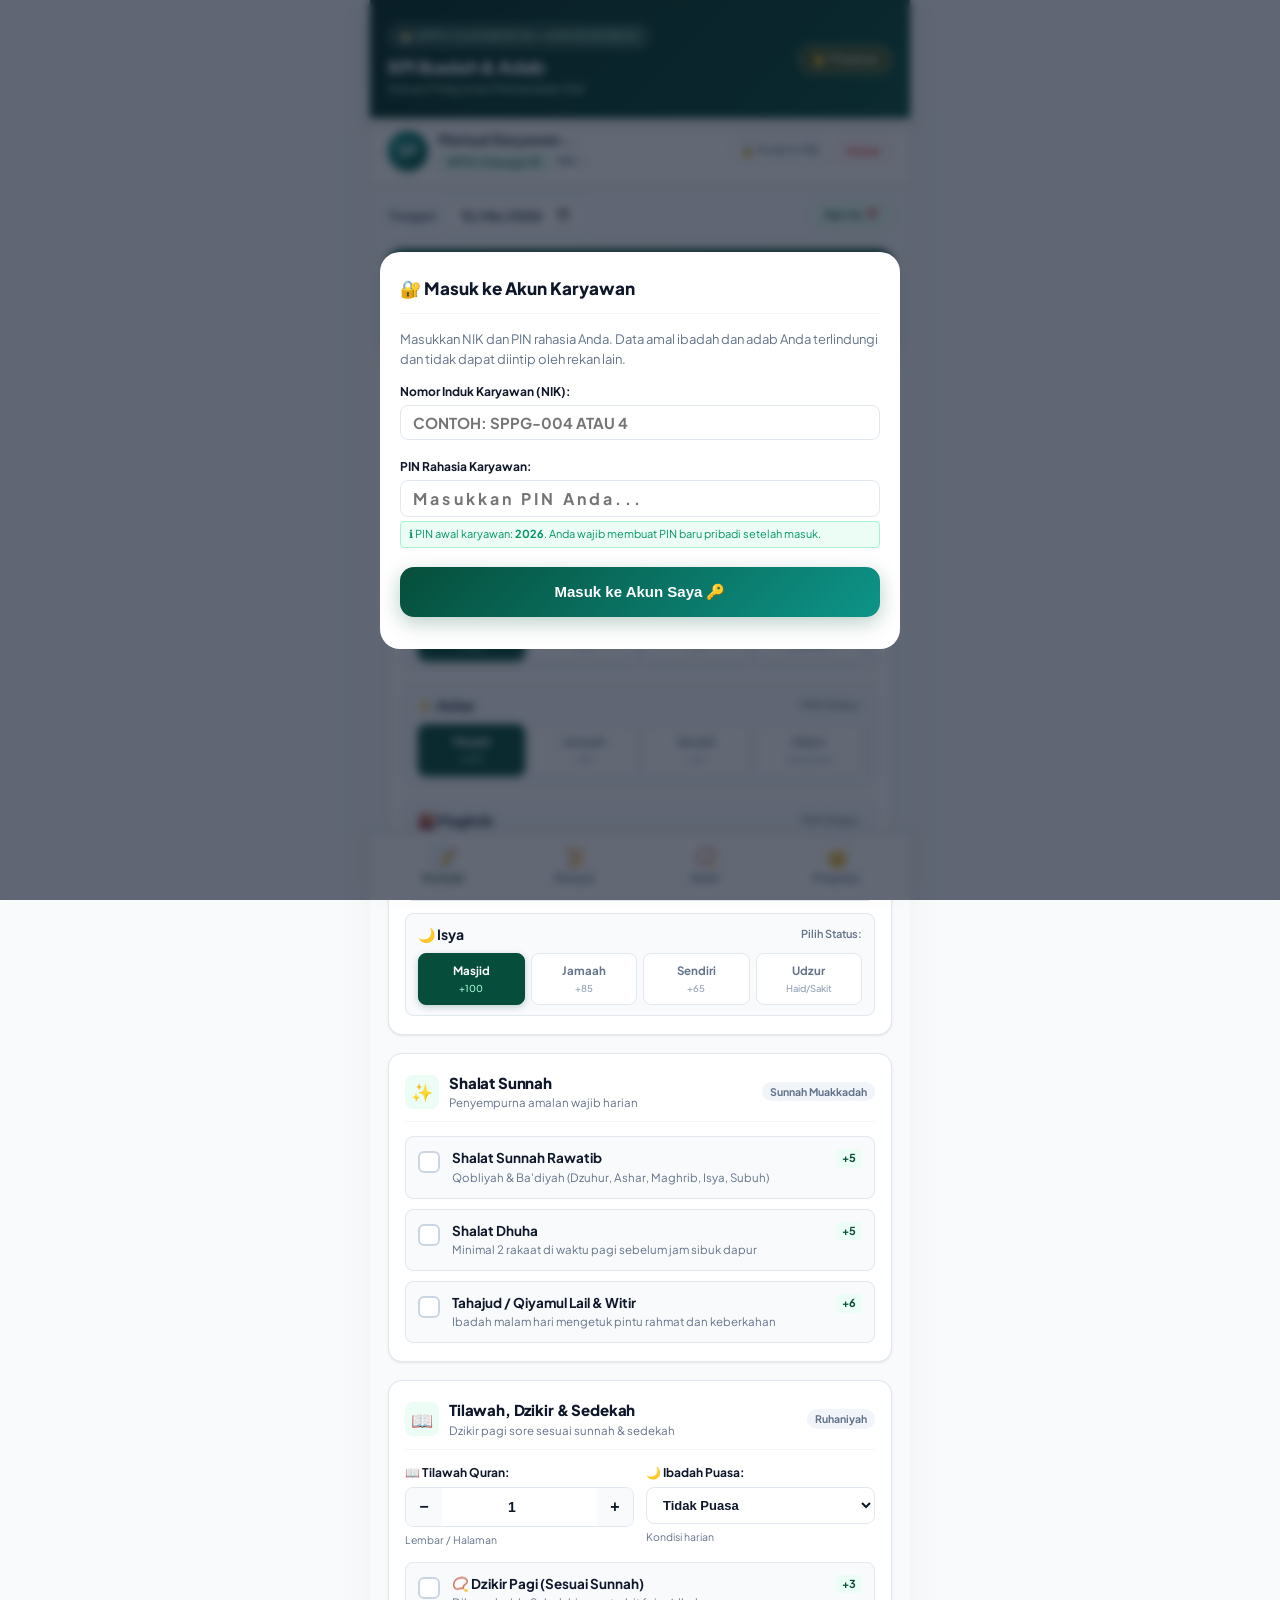
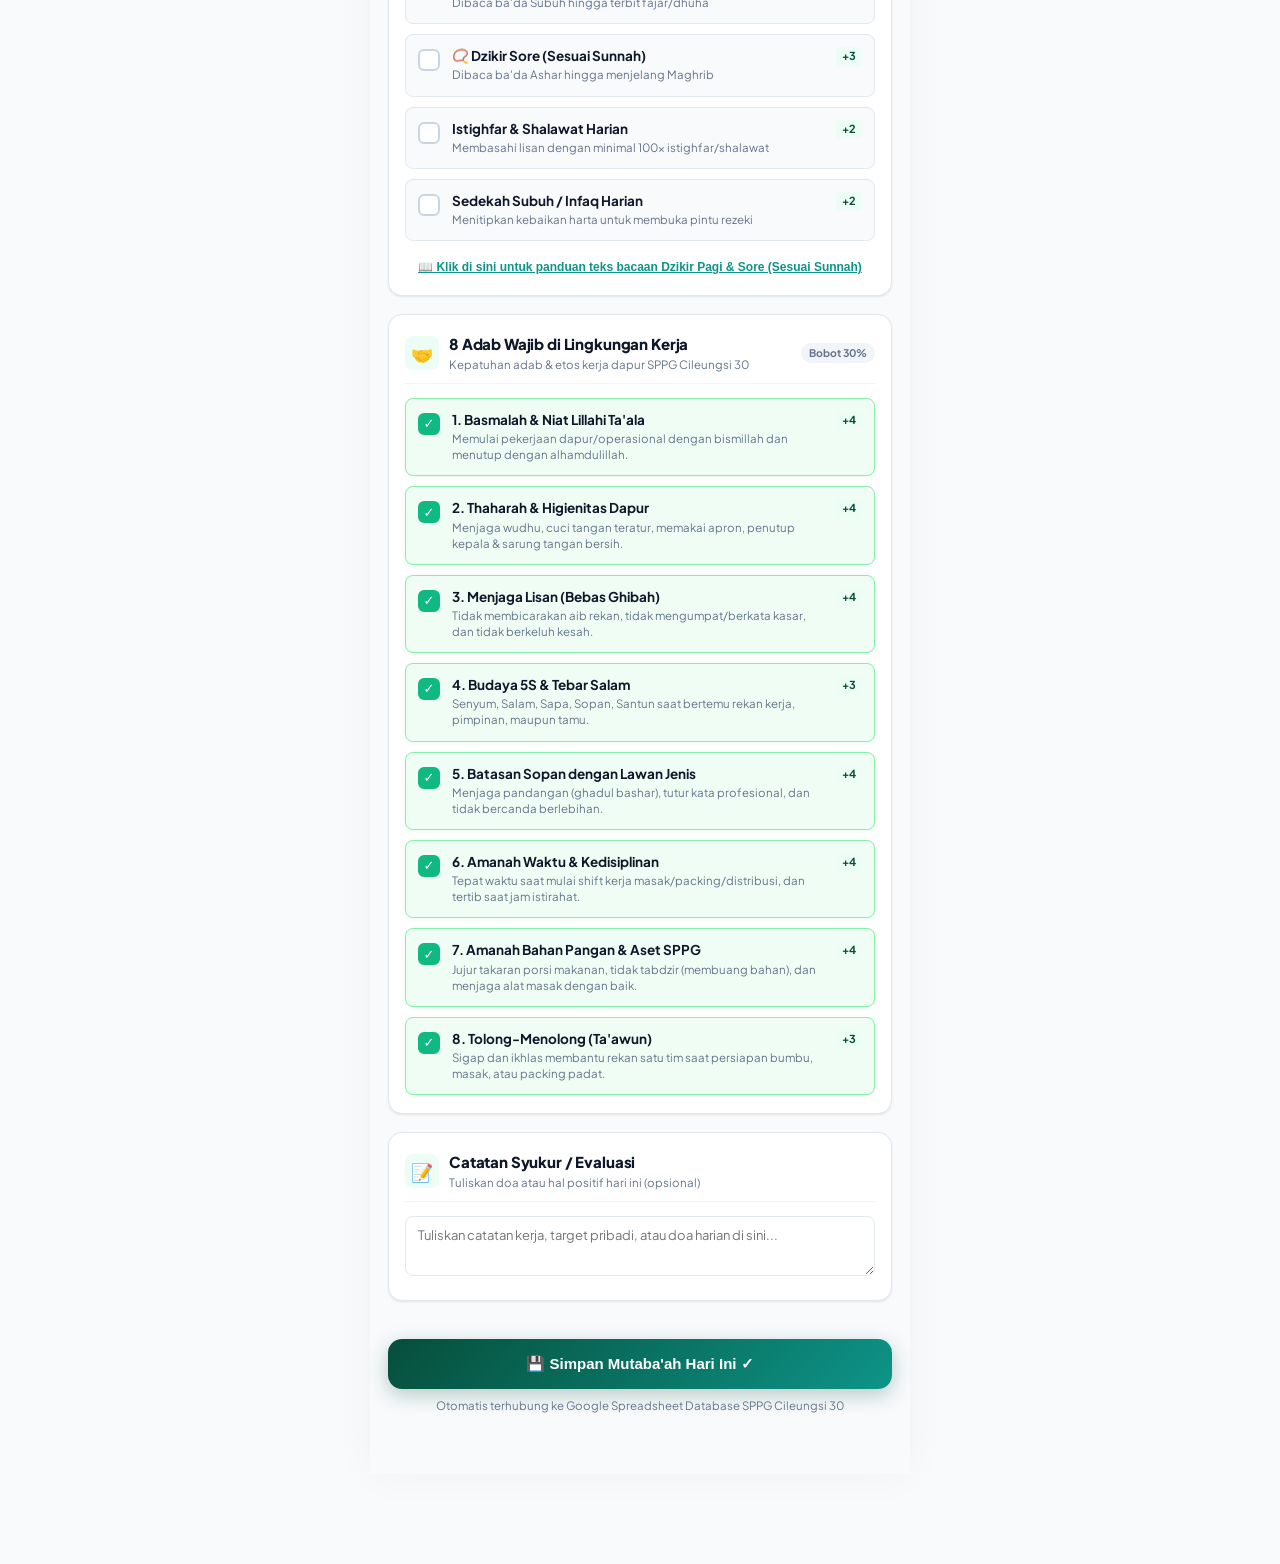
==== commit f4eda33a: "Implement per-user PIN auth, initial PIN 2026, forced change on first login, and profile PIN edit" ====
--- a/index.html
+++ b/index.html
@@ -8,6 +8,12 @@
   <!-- Meta SEO & PWA -->
   <meta name="description" content="Aplikasi Pencatatan Mutaba'ah KPI Ibadah dan Adab Kerja Harian Karyawan Satuan Pelayanan Pemenuhan Gizi (SPPG) Cileungsi 30.">
   <meta name="theme-color" content="#064E3B">
+  <link rel="manifest" href="manifest.json">
+  <link rel="apple-touch-icon" href="icons/apple-touch-icon.png">
+  <link rel="icon" type="image/png" sizes="192x192" href="icons/icon-192.png">
+  <meta name="apple-mobile-web-app-capable" content="yes">
+  <meta name="apple-mobile-web-app-status-bar-style" content="black-translucent">
+  <meta name="apple-mobile-web-app-title" content="SPPG 30">
   
   <!-- Google Fonts: Plus Jakarta Sans & Amiri -->
   <link rel="preconnect" href="https://fonts.googleapis.com">
@@ -40,7 +46,7 @@
 
     <!-- ── 2. USER IDENTITY STRIP ── -->
     <div class="user-identity-strip">
-      <div class="user-meta-info">
+      <div class="user-meta-info" onclick="openProfileModal()" style="cursor:pointer" title="Klik untuk lihat profil & ganti PIN">
         <div class="user-avatar-circle" id="userAvatarInitial">SP</div>
         <div>
           <div class="user-name-text" id="userNameDisplay">Memuat Karyawan...</div>
@@ -50,9 +56,14 @@
           </div>
         </div>
       </div>
-      <button type="button" class="btn-switch-nik" id="btnSwitchNik" onclick="openNikModal(false)">
-        <span>Ganti NIK ↺</span>
-      </button>
+      <div style="display:flex;align-items:center;gap:6px">
+        <button type="button" class="btn-switch-nik" id="btnOpenProfile" onclick="openProfileModal()">
+          <span>🔒 Profil &amp; PIN</span>
+        </button>
+        <button type="button" class="btn-switch-nik" id="btnLogoutKaryawan" onclick="logoutKaryawan()" style="color:#DC2626;border-color:#FECACA" title="Kunci akun saat meninggalkan perangkat">
+          <span>Keluar</span>
+        </button>
+      </div>
     </div>
 
     <!-- ── VIEW 1: FORM INPUT MUTABA'AH HARI INI ── -->
@@ -524,37 +535,133 @@
 
   </div> <!-- End .app-container -->
 
-  <!-- ── MODAL 1: SETUP NIK KARYAWAN ── -->
+  <!-- ── MODAL 1: LOGIN NIK & PIN KARYAWAN ── -->
   <div class="modal-overlay" id="nikSetupModal">
     <div class="modal-card">
       <div class="modal-header">
         <div class="modal-title">
-          <span>🏷️ Identitas Karyawan SPPG</span>
+          <span>🔐 Masuk ke Akun Karyawan</span>
         </div>
         <button type="button" class="btn-close-modal" id="btnCloseNikModal" onclick="closeNikModal()">✕</button>
       </div>
-      <p style="font-size:13px;color:#64748B;margin-bottom:16px">
-        Masukkan Nomor Induk Karyawan (NIK) Anda. Sistem akan mengingat identitas di ponsel Anda tanpa perlu login berulang.
+      <p style="font-size:13px;color:#64748B;margin-bottom:14px">
+        Masukkan NIK dan PIN rahasia Anda. Data amal ibadah dan adab Anda terlindungi dan tidak dapat diintip oleh rekan lain.
       </p>
-      <div style="display:grid;gap:14px">
+      
+      <div style="display:grid;gap:13px">
         <div>
           <label style="display:block;font-size:12px;font-weight:700;color:#0F172A;margin-bottom:4px">Nomor Induk Karyawan (NIK):</label>
           <input type="text" id="modalNikInput" placeholder="Contoh: SPPG-004 atau 4" class="date-input-styled" style="width:100%;font-size:15px;text-transform:uppercase" autofocus>
-          <div id="modalLookupStatus" style="margin-top:6px;font-size:12px"></div>
-        </div>
-
-        <div>
-          <label style="display:block;font-size:12px;font-weight:700;color:#0F172A;margin-bottom:4px">Nama Lengkap Karyawan:</label>
-          <input type="text" id="modalNamaInput" placeholder="Nama lengkap Anda..." class="date-input-styled" style="width:100%;font-size:14px">
-        </div>
-
-        <div>
-          <label style="display:block;font-size:12px;font-weight:700;color:#0F172A;margin-bottom:4px">Divisi / Bagian SPPG Cileungsi 30:</label>
-          <select id="modalDivisiSelect" class="select-styled" style="font-size:13.5px"></select>
-        </div>
-
-        <button type="button" id="btnSaveNikModal" class="btn-submit-mutabaah" style="margin-top:8px">
-          <span>Mulai Catat Ibadah →</span>
+          <div id="modalLookupStatus" style="margin-top:5px;font-size:12px"></div>
+        </div>
+
+        <div>
+          <label style="display:block;font-size:12px;font-weight:700;color:#0F172A;margin-bottom:4px">PIN Rahasia Karyawan:</label>
+          <input type="password" id="modalPinInput" maxlength="8" placeholder="Masukkan PIN Anda..." class="date-input-styled" style="width:100%;font-size:16px;letter-spacing:0.2em">
+          <div style="font-size:11px;color:#059669;margin-top:4px;background:#ECFDF5;padding:4px 8px;border-radius:4px;border:1px solid #A7F3D0">
+            ℹ️ PIN awal karyawan: <strong>2026</strong>. Anda wajib membuat PIN baru pribadi setelah masuk.
+          </div>
+        </div>
+
+        <div id="modalNewEmployeeFields" style="display:none;background:#F8FAFC;padding:10px;border-radius:8px;border:1px solid #E2E8F0;margin-top:4px">
+          <div style="margin-bottom:8px">
+            <label style="display:block;font-size:11.5px;font-weight:700;color:#0F172A;margin-bottom:3px">Nama Lengkap Karyawan Baru:</label>
+            <input type="text" id="modalNamaInput" placeholder="Nama lengkap Anda..." class="date-input-styled" style="width:100%;font-size:13.5px">
+          </div>
+          <div>
+            <label style="display:block;font-size:11.5px;font-weight:700;color:#0F172A;margin-bottom:3px">Divisi SPPG Cileungsi 30:</label>
+            <select id="modalDivisiSelect" class="select-styled" style="font-size:13px"></select>
+          </div>
+        </div>
+
+        <button type="button" id="btnSaveNikModal" class="btn-submit-mutabaah" style="margin-top:6px">
+          <span>Masuk ke Akun Saya 🔑</span>
+        </button>
+      </div>
+    </div>
+  </div>
+
+  <!-- ── MODAL 1B: WAJIB GANTI PIN PERTAMA KALI (FORCE CHANGE PIN) ── -->
+  <div class="modal-overlay" id="forceChangePinModal">
+    <div class="modal-card" style="border-top:4px solid #D97706">
+      <div class="modal-header">
+        <div class="modal-title" style="color:#B45309">
+          <span>🛡️ Buat PIN Pribadi Baru</span>
+        </div>
+      </div>
+      <div style="background:#FFFBEB;border:1px solid #FDE68A;border-radius:8px;padding:12px;font-size:12.5px;color:#92400E;margin-bottom:14px;line-height:1.5">
+        <strong>Demi Privasi Amal Ibadah Anda:</strong><br>
+        Anda masih menggunakan PIN standar (2026). Untuk memastikan rekan kerja tidak bisa saling intip atau mengubah catatan ibadah Anda, <strong>wajib membuat PIN pribadi baru</strong> (minimal 4 digit).
+      </div>
+
+      <div style="display:grid;gap:12px">
+        <div>
+          <label style="display:block;font-size:12px;font-weight:700;color:#0F172A;margin-bottom:4px">PIN Baru Anda (Minimal 4 Angka/Karakter):</label>
+          <input type="password" id="inputForceNewPin" maxlength="8" placeholder="••••" class="date-input-styled" style="width:100%;font-size:18px;text-align:center;letter-spacing:0.3em">
+        </div>
+
+        <div>
+          <label style="display:block;font-size:12px;font-weight:700;color:#0F172A;margin-bottom:4px">Konfirmasi PIN Baru:</label>
+          <input type="password" id="inputForceConfirmPin" maxlength="8" placeholder="••••" class="date-input-styled" style="width:100%;font-size:18px;text-align:center;letter-spacing:0.3em">
+        </div>
+
+        <button type="button" id="btnSubmitForcePin" class="btn-submit-mutabaah" style="margin-top:6px;background:linear-gradient(135deg,#064E3B,#0D9488)">
+          <span>Simpan PIN Baru &amp; Mulai Catat ✓</span>
+        </button>
+      </div>
+    </div>
+  </div>
+
+  <!-- ── MODAL 1C: PROFIL KARYAWAN & EDIT PASSWORD / PIN ── -->
+  <div class="modal-overlay" id="profileModal">
+    <div class="modal-card">
+      <div class="modal-header">
+        <div class="modal-title">
+          <span>👤 Profil &amp; Keamanan Akun</span>
+        </div>
+        <button type="button" class="btn-close-modal" onclick="closeProfileModal()">✕</button>
+      </div>
+
+      <!-- Info Card -->
+      <div style="background:#F8FAFC;border:1px solid #E2E8F0;border-radius:10px;padding:14px;margin-bottom:16px;display:flex;align-items:center;gap:12px">
+        <div class="user-avatar-circle" id="profileAvatarInitial" style="width:48px;height:48px;font-size:18px">SP</div>
+        <div>
+          <div id="profileFullName" style="font-weight:800;font-size:15px;color:#0F172A">-</div>
+          <div id="profileDivisiRole" style="font-size:12px;color:#64748B">-</div>
+          <div style="font-size:11px;color:#0D9488;font-weight:700;margin-top:2px">NIK: <span id="profileNik">-</span></div>
+        </div>
+      </div>
+
+      <!-- Form Ganti PIN -->
+      <div style="border-top:1px solid #E2E8F0;padding-top:14px">
+        <h3 style="font-size:14px;font-weight:800;color:#064E3B;margin-bottom:10px;display:flex;align-items:center;gap:6px">
+          <span>🔑 Ganti PIN / Password Pribadi</span>
+        </h3>
+
+        <div style="display:grid;gap:10px">
+          <div>
+            <label style="display:block;font-size:11.5px;font-weight:700;color:#475569;margin-bottom:3px">PIN Lama Saat Ini:</label>
+            <input type="password" id="inputProfileOldPin" maxlength="8" placeholder="PIN lama..." class="date-input-styled" style="width:100%">
+          </div>
+          <div>
+            <label style="display:block;font-size:11.5px;font-weight:700;color:#475569;margin-bottom:3px">PIN Baru (Minimal 4 Digit):</label>
+            <input type="password" id="inputProfileNewPin" maxlength="8" placeholder="PIN baru..." class="date-input-styled" style="width:100%">
+          </div>
+          <div>
+            <label style="display:block;font-size:11.5px;font-weight:700;color:#475569;margin-bottom:3px">Konfirmasi PIN Baru:</label>
+            <input type="password" id="inputProfileConfirmPin" maxlength="8" placeholder="Ulangi PIN baru..." class="date-input-styled" style="width:100%">
+          </div>
+
+          <button type="button" onclick="submitProfilePinChange()" class="btn-submit-mutabaah" style="padding:10px 16px;font-size:13px;margin-top:4px">
+            <span>Simpan Perubahan PIN ✓</span>
+          </button>
+        </div>
+      </div>
+
+      <div style="border-top:1px solid #E2E8F0;margin-top:18px;padding-top:14px;display:flex;align-items:center;justify-content:space-between">
+        <span style="font-size:11.5px;color:#64748B">Selesai mengisi di ponsel bersama?</span>
+        <button type="button" onclick="logoutKaryawan()" style="background:#FEE2E2;border:1px solid #FCA5A5;color:#991B1B;padding:7px 14px;border-radius:8px;font-size:12px;font-weight:700;cursor:pointer">
+          🔒 Kunci &amp; Keluar
         </button>
       </div>
     </div>
@@ -575,8 +682,7 @@
       <div style="display:grid;gap:14px">
         <div>
           <label style="display:block;font-size:12px;font-weight:700;color:#0F172A;margin-bottom:4px">PIN Rahasia Pimpinan:</label>
-          <input type="password" id="inputOwnerPin" maxlength="8" placeholder="Masukkan 4-6 digit PIN..." class="date-input-styled" style="width:100%;font-size:18px;text-align:center;letter-spacing:0.3em" onkeydown="if(event.key==='Enter') verifyOwnerPin()">
-          <span style="font-size:11px;color:#94A3B8;display:block;margin-top:4px">PIN default awal: 8899 atau 2026</span>
+          <input type="password" id="inputOwnerPin" maxlength="8" placeholder="Masukkan PIN..." class="date-input-styled" style="width:100%;font-size:18px;text-align:center;letter-spacing:0.3em" onkeydown="if(event.key==='Enter') verifyOwnerPin()">
         </div>
         <button type="button" onclick="verifyOwnerPin()" class="btn-submit-mutabaah" style="background:linear-gradient(135deg,#D97706,#B45309)">
           <span>Buka Dashboard Pimpinan 🔑</span>
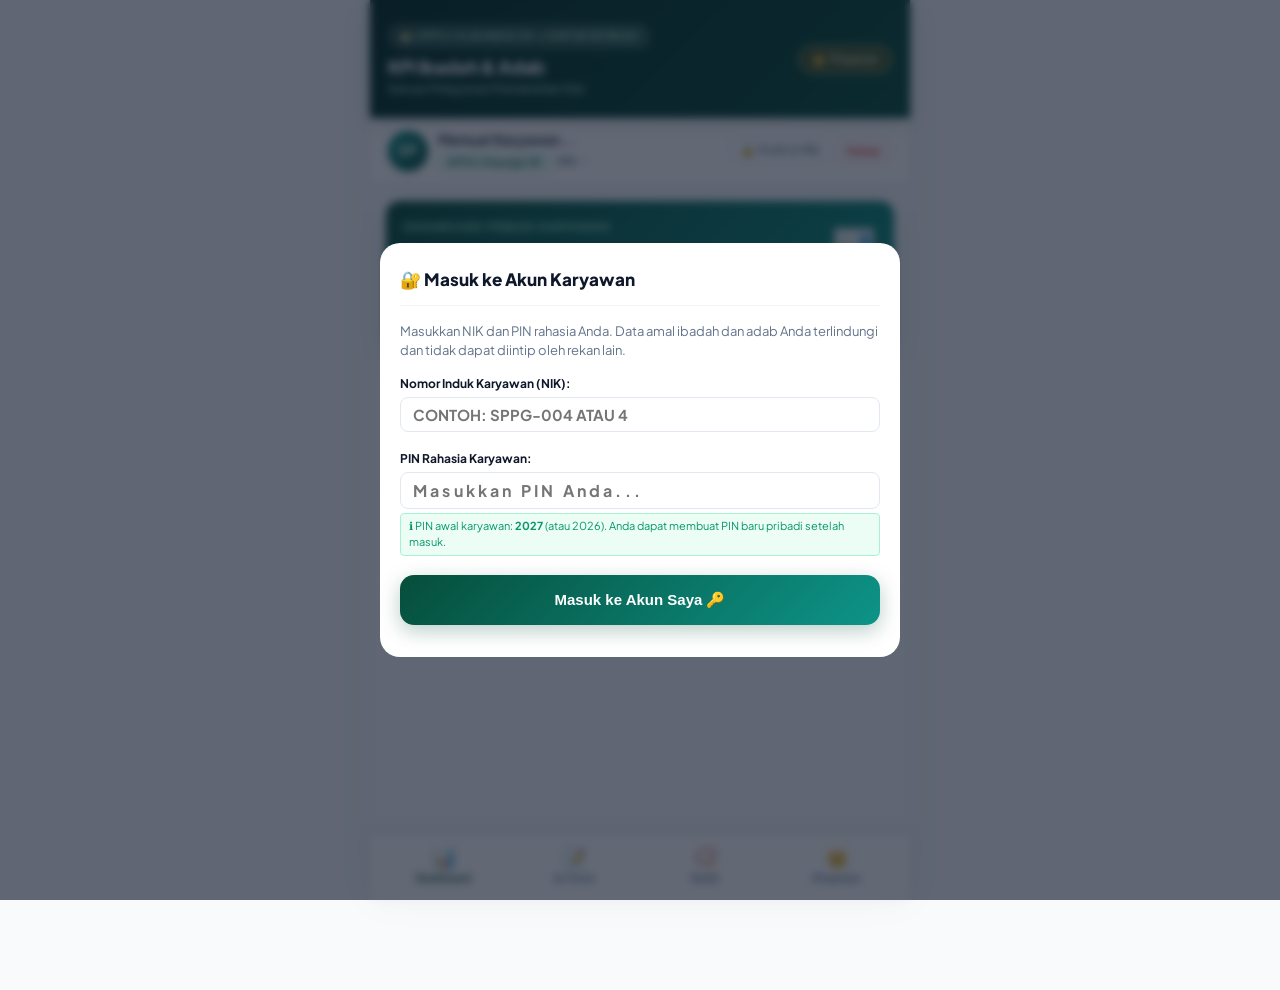
==== commit 2fcf6f96: "Support PIN 2027, ensure empty form on fresh open, and redirect to employee personal dashboard on sa" ====
--- a/index.html
+++ b/index.html
@@ -67,8 +67,16 @@
     </div>
 
     <!-- ── VIEW 1: FORM INPUT MUTABA'AH HARI INI ── -->
-    <main id="viewFormSection">
+    <main id="viewFormSection" style="display:none">
       
+      <!-- Top Return to Dashboard Action Bar -->
+      <div style="display:flex;align-items:center;justify-content:space-between;margin-bottom:12px;padding:0 2px">
+        <button type="button" onclick="switchTab('dashboard')" style="background:#F1F5F9;border:1px solid #CBD5E1;color:#1E293B;padding:7px 14px;border-radius:8px;font-size:12px;font-weight:700;display:flex;align-items:center;gap:6px;cursor:pointer">
+          <span>← Kembali ke Dashboard</span>
+        </button>
+        <span style="font-size:11.5px;color:#64748B;font-weight:600">📝 Form Pengisian</span>
+      </div>
+
       <!-- Date Selector Bar -->
       <div class="date-selector-bar">
         <div class="date-label-wrapper">
@@ -82,15 +90,15 @@
       <div class="score-summary-card">
         <div>
           <div class="score-title-sub">Indeks Capaian Hari Ini</div>
-          <div class="score-grade-text" id="scoreGradeText">Mumtaz (Istimewa) 🌟</div>
-          <div class="score-desc-text" id="scoreDescText">Alhamdulillah! Sangat disiplin dan istiqomah.</div>
+          <div class="score-grade-text" id="scoreGradeText">Belum Diisi ✍️</div>
+          <div class="score-desc-text" id="scoreDescText">Silakan checklist amalan dan adab yang telah Anda amalkan hari ini.</div>
         </div>
         <div class="score-circle-wrapper">
           <svg class="score-circle-svg" viewBox="0 0 70 70">
             <circle class="score-circle-bg" cx="35" cy="35" r="30"></circle>
-            <circle class="score-circle-progress" id="scoreCircleSvgProgress" cx="35" cy="35" r="30"></circle>
+            <circle class="score-circle-progress" id="scoreCircleSvgProgress" cx="35" cy="35" r="30" style="stroke-dashoffset: 188.5;"></circle>
           </svg>
-          <div class="score-circle-value" id="scorePercentageValue">100%</div>
+          <div class="score-circle-value" id="scorePercentageValue">0%</div>
         </div>
       </div>
 
@@ -119,7 +127,7 @@
                 <span class="shalat-status-indicator">Pilih Status:</span>
               </div>
               <div class="segmented-shalat-group" data-waktu="subuh">
-                <div class="segment-btn active-masjid" data-val="masjid">
+                <div class="segment-btn" data-val="masjid">
                   <span>Masjid</span>
                   <span class="sub">+100</span>
                 </div>
@@ -145,7 +153,7 @@
                 <span class="shalat-status-indicator">Pilih Status:</span>
               </div>
               <div class="segmented-shalat-group" data-waktu="dzuhur">
-                <div class="segment-btn active-masjid" data-val="masjid">
+                <div class="segment-btn" data-val="masjid">
                   <span>Masjid</span>
                   <span class="sub">+100</span>
                 </div>
@@ -171,7 +179,7 @@
                 <span class="shalat-status-indicator">Pilih Status:</span>
               </div>
               <div class="segmented-shalat-group" data-waktu="ashar">
-                <div class="segment-btn active-masjid" data-val="masjid">
+                <div class="segment-btn" data-val="masjid">
                   <span>Masjid</span>
                   <span class="sub">+100</span>
                 </div>
@@ -197,7 +205,7 @@
                 <span class="shalat-status-indicator">Pilih Status:</span>
               </div>
               <div class="segmented-shalat-group" data-waktu="maghrib">
-                <div class="segment-btn active-masjid" data-val="masjid">
+                <div class="segment-btn" data-val="masjid">
                   <span>Masjid</span>
                   <span class="sub">+100</span>
                 </div>
@@ -223,7 +231,7 @@
                 <span class="shalat-status-indicator">Pilih Status:</span>
               </div>
               <div class="segmented-shalat-group" data-waktu="isya">
-                <div class="segment-btn active-masjid" data-val="masjid">
+                <div class="segment-btn" data-val="masjid">
                   <span>Masjid</span>
                   <span class="sub">+100</span>
                 </div>
@@ -307,7 +315,7 @@
               <label class="input-field-label">📖 Tilawah Quran:</label>
               <div class="input-stepper-box">
                 <button type="button" class="btn-stepper" id="btnTilawahMinus">−</button>
-                <input type="number" id="tilawahValue" class="input-stepper-value" value="1" min="0">
+                <input type="number" id="tilawahValue" class="input-stepper-value" value="0" min="0">
                 <button type="button" class="btn-stepper" id="btnTilawahPlus">+</button>
               </div>
               <span class="input-field-desc">Lembar / Halaman</span>
@@ -391,7 +399,7 @@
           <div class="checklist-group">
             
             <!-- Adab 1: Basmalah & Hamdalah -->
-            <div class="check-item-card adab-check-card is-checked" data-adab="basmalah">
+            <div class="check-item-card adab-check-card" data-adab="basmalah">
               <div class="custom-checkbox">✓</div>
               <div class="check-item-content">
                 <div class="check-item-title">1. Basmalah &amp; Niat Lillahi Ta'ala</div>
@@ -401,7 +409,7 @@
             </div>
 
             <!-- Adab 2: Thaharah & Higienitas -->
-            <div class="check-item-card adab-check-card is-checked" data-adab="higienitas">
+            <div class="check-item-card adab-check-card" data-adab="higienitas">
               <div class="custom-checkbox">✓</div>
               <div class="check-item-content">
                 <div class="check-item-title">2. Thaharah &amp; Higienitas Dapur</div>
@@ -411,7 +419,7 @@
             </div>
 
             <!-- Adab 3: Menjaga Lisan -->
-            <div class="check-item-card adab-check-card is-checked" data-adab="lisan">
+            <div class="check-item-card adab-check-card" data-adab="lisan">
               <div class="custom-checkbox">✓</div>
               <div class="check-item-content">
                 <div class="check-item-title">3. Menjaga Lisan (Bebas Ghibah)</div>
@@ -421,7 +429,7 @@
             </div>
 
             <!-- Adab 4: 5S Salam -->
-            <div class="check-item-card adab-check-card is-checked" data-adab="salam">
+            <div class="check-item-card adab-check-card" data-adab="salam">
               <div class="custom-checkbox">✓</div>
               <div class="check-item-content">
                 <div class="check-item-title">4. Budaya 5S &amp; Tebar Salam</div>
@@ -431,7 +439,7 @@
             </div>
 
             <!-- Adab 5: Muamalah Lawan Jenis -->
-            <div class="check-item-card adab-check-card is-checked" data-adab="muamalah">
+            <div class="check-item-card adab-check-card" data-adab="muamalah">
               <div class="custom-checkbox">✓</div>
               <div class="check-item-content">
                 <div class="check-item-title">5. Batasan Sopan dengan Lawan Jenis</div>
@@ -441,7 +449,7 @@
             </div>
 
             <!-- Adab 6: Amanah Waktu -->
-            <div class="check-item-card adab-check-card is-checked" data-adab="waktu">
+            <div class="check-item-card adab-check-card" data-adab="waktu">
               <div class="custom-checkbox">✓</div>
               <div class="check-item-content">
                 <div class="check-item-title">6. Amanah Waktu &amp; Kedisiplinan</div>
@@ -451,7 +459,7 @@
             </div>
 
             <!-- Adab 7: Amanah Bahan & Aset -->
-            <div class="check-item-card adab-check-card is-checked" data-adab="aset">
+            <div class="check-item-card adab-check-card" data-adab="aset">
               <div class="custom-checkbox">✓</div>
               <div class="check-item-content">
                 <div class="check-item-title">7. Amanah Bahan Pangan &amp; Aset SPPG</div>
@@ -461,7 +469,7 @@
             </div>
 
             <!-- Adab 8: Ta'awun Kerja Tim -->
-            <div class="check-item-card adab-check-card is-checked" data-adab="taawun">
+            <div class="check-item-card adab-check-card" data-adab="taawun">
               <div class="custom-checkbox">✓</div>
               <div class="check-item-content">
                 <div class="check-item-title">8. Tolong-Menolong (Ta'awun)</div>
@@ -500,14 +508,49 @@
       </div>
     </main>
 
-    <!-- ── VIEW 2: RIWAYAT MUTABA'AH SAYA ── -->
-    <section id="viewHistorySection" style="display:none;padding:18px 18px 40px">
-      <div style="display:flex;align-items:center;justify-content:space-between;margin-bottom:16px">
-        <div>
-          <h2 style="font-size:18px;font-weight:800;color:#0F172A">📜 Riwayat Mutaba'ah Saya</h2>
-          <p style="font-size:12px;color:#64748B">Catatan kepatuhan ibadah &amp; adab 30 hari terakhir</p>
-        </div>
-      </div>
+    <!-- ── VIEW 2: DASHBOARD PRIBADI KARYAWAN & RIWAYAT MUTABA'AH ── -->
+    <section id="viewHistorySection" style="display:block;padding:16px 16px 48px">
+      <!-- Welcome Hero Banner -->
+      <div style="background:linear-gradient(135deg, #064E3B, #0D9488);border-radius:14px;padding:18px;color:#fff;margin-bottom:16px;box-shadow:0 8px 24px rgba(6,78,59,0.18);position:relative;overflow:hidden">
+        <div style="display:flex;align-items:flex-start;justify-content:space-between;margin-bottom:14px">
+          <div>
+            <div style="font-size:11px;color:#A7F3D0;text-transform:uppercase;letter-spacing:0.08em;font-weight:700">Dashboard Pribadi Karyawan</div>
+            <div id="dashEmployeeName" style="font-size:18px;font-weight:800;margin-top:3px;line-height:1.2">-</div>
+            <div id="dashEmployeeMeta" style="font-size:12px;color:#CCFBF1;margin-top:3px">SPPG Cileungsi 30</div>
+          </div>
+          <div style="font-size:36px;opacity:0.9">📊</div>
+        </div>
+
+        <!-- Tombol Aksi Utama: Mulai Isi Baru / Ubah Mutaba'ah Hari Ini -->
+        <button type="button" id="btnDashActionForm" onclick="startNewOrEditForm()" style="width:100%;background:#F59E0B;color:#0F172A;border:none;padding:12px 16px;border-radius:10px;font-size:14px;font-weight:800;display:flex;align-items:center;justify-content:center;gap:8px;cursor:pointer;box-shadow:0 4px 12px rgba(245,158,11,0.3);transition:all 0.15s ease">
+          <span id="dashActionBtnText">➕ Isi Mutaba'ah Hari Ini ✍️</span>
+        </button>
+      </div>
+
+      <!-- Ringkasan Statistik 30 Hari -->
+      <div style="display:grid;grid-template-columns:repeat(3,1fr);gap:10px;margin-bottom:18px">
+        <div style="background:#fff;border:1px solid #E2E8F0;border-radius:10px;padding:12px 8px;text-align:center;box-shadow:0 1px 3px rgba(0,0,0,0.05)">
+          <div style="font-size:11px;color:#64748B;font-weight:700">Rata-Rata Skor</div>
+          <div id="dashAvgScore" style="font-size:17px;font-weight:800;color:#064E3B;margin-top:2px">0%</div>
+        </div>
+        <div style="background:#fff;border:1px solid #E2E8F0;border-radius:10px;padding:12px 8px;text-align:center;box-shadow:0 1px 3px rgba(0,0,0,0.05)">
+          <div style="font-size:11px;color:#64748B;font-weight:700">Hari Terisi</div>
+          <div id="dashTotalDays" style="font-size:17px;font-weight:800;color:#0D9488;margin-top:2px">0 Hari</div>
+        </div>
+        <div style="background:#fff;border:1px solid #E2E8F0;border-radius:10px;padding:12px 8px;text-align:center;box-shadow:0 1px 3px rgba(0,0,0,0.05)">
+          <div style="font-size:11px;color:#64748B;font-weight:700">Predikat Terbaik</div>
+          <div id="dashBestGrade" style="font-size:12px;font-weight:800;color:#B45309;margin-top:4px">-</div>
+        </div>
+      </div>
+
+      <!-- Header Riwayat -->
+      <div style="display:flex;align-items:center;justify-content:space-between;margin-bottom:12px">
+        <div>
+          <h2 style="font-size:15px;font-weight:800;color:#0F172A">📜 Catatan Mutaba'ah Saya</h2>
+          <p style="font-size:11.5px;color:#64748B">Rekam jejak kepatuhan ibadah &amp; 8 adab kerja SPPG</p>
+        </div>
+      </div>
+
       <div id="historyItemsContainer">
         <!-- Riwayat dimuat lewat JavaScript -->
       </div>
@@ -515,13 +558,13 @@
 
     <!-- ── BOTTOM NAVIGATION BAR ── -->
     <nav class="bottom-nav-bar">
-      <button type="button" class="nav-tab-btn active" data-tab="form">
+      <button type="button" class="nav-tab-btn active" data-tab="dashboard" id="navTabDashboard">
+        <span class="nav-icon">📊</span>
+        <span>Dashboard</span>
+      </button>
+      <button type="button" class="nav-tab-btn" data-tab="form" id="navTabForm">
         <span class="nav-icon">📝</span>
-        <span>Formulir</span>
-      </button>
-      <button type="button" class="nav-tab-btn" data-tab="riwayat">
-        <span class="nav-icon">📜</span>
-        <span>Riwayat</span>
+        <span>Isi Form</span>
       </button>
       <button type="button" class="nav-tab-btn" data-tab="dzikir-sunnah">
         <span class="nav-icon">📿</span>
@@ -559,7 +602,7 @@
           <label style="display:block;font-size:12px;font-weight:700;color:#0F172A;margin-bottom:4px">PIN Rahasia Karyawan:</label>
           <input type="password" id="modalPinInput" maxlength="8" placeholder="Masukkan PIN Anda..." class="date-input-styled" style="width:100%;font-size:16px;letter-spacing:0.2em">
           <div style="font-size:11px;color:#059669;margin-top:4px;background:#ECFDF5;padding:4px 8px;border-radius:4px;border:1px solid #A7F3D0">
-            ℹ️ PIN awal karyawan: <strong>2026</strong>. Anda wajib membuat PIN baru pribadi setelah masuk.
+            ℹ️ PIN awal karyawan: <strong>2027</strong> (atau 2026). Anda dapat membuat PIN baru pribadi setelah masuk.
           </div>
         </div>
 
@@ -591,7 +634,7 @@
       </div>
       <div style="background:#FFFBEB;border:1px solid #FDE68A;border-radius:8px;padding:12px;font-size:12.5px;color:#92400E;margin-bottom:14px;line-height:1.5">
         <strong>Demi Privasi Amal Ibadah Anda:</strong><br>
-        Anda masih menggunakan PIN standar (2026). Untuk memastikan rekan kerja tidak bisa saling intip atau mengubah catatan ibadah Anda, <strong>wajib membuat PIN pribadi baru</strong> (minimal 4 digit).
+        Anda masih menggunakan PIN standar (2027 / 2026). Untuk memastikan rekan kerja tidak bisa saling intip atau mengubah catatan ibadah Anda, <strong>wajib membuat PIN pribadi baru</strong> (minimal 4 digit).
       </div>
 
       <div style="display:grid;gap:12px">
@@ -748,8 +791,8 @@
   </div>
 
   <!-- Scripts -->
-  <script src="js/roster-karyawan.js?v=20260914"></script>
-  <script src="js/cloud-sync.js?v=20260914"></script>
-  <script src="js/app.js?v=20260914"></script>
+  <script src="js/roster-karyawan.js?v=20260914_pin2027"></script>
+  <script src="js/cloud-sync.js?v=20260914_pin2027"></script>
+  <script src="js/app.js?v=20260914_pin2027"></script>
 </body>
 </html>
